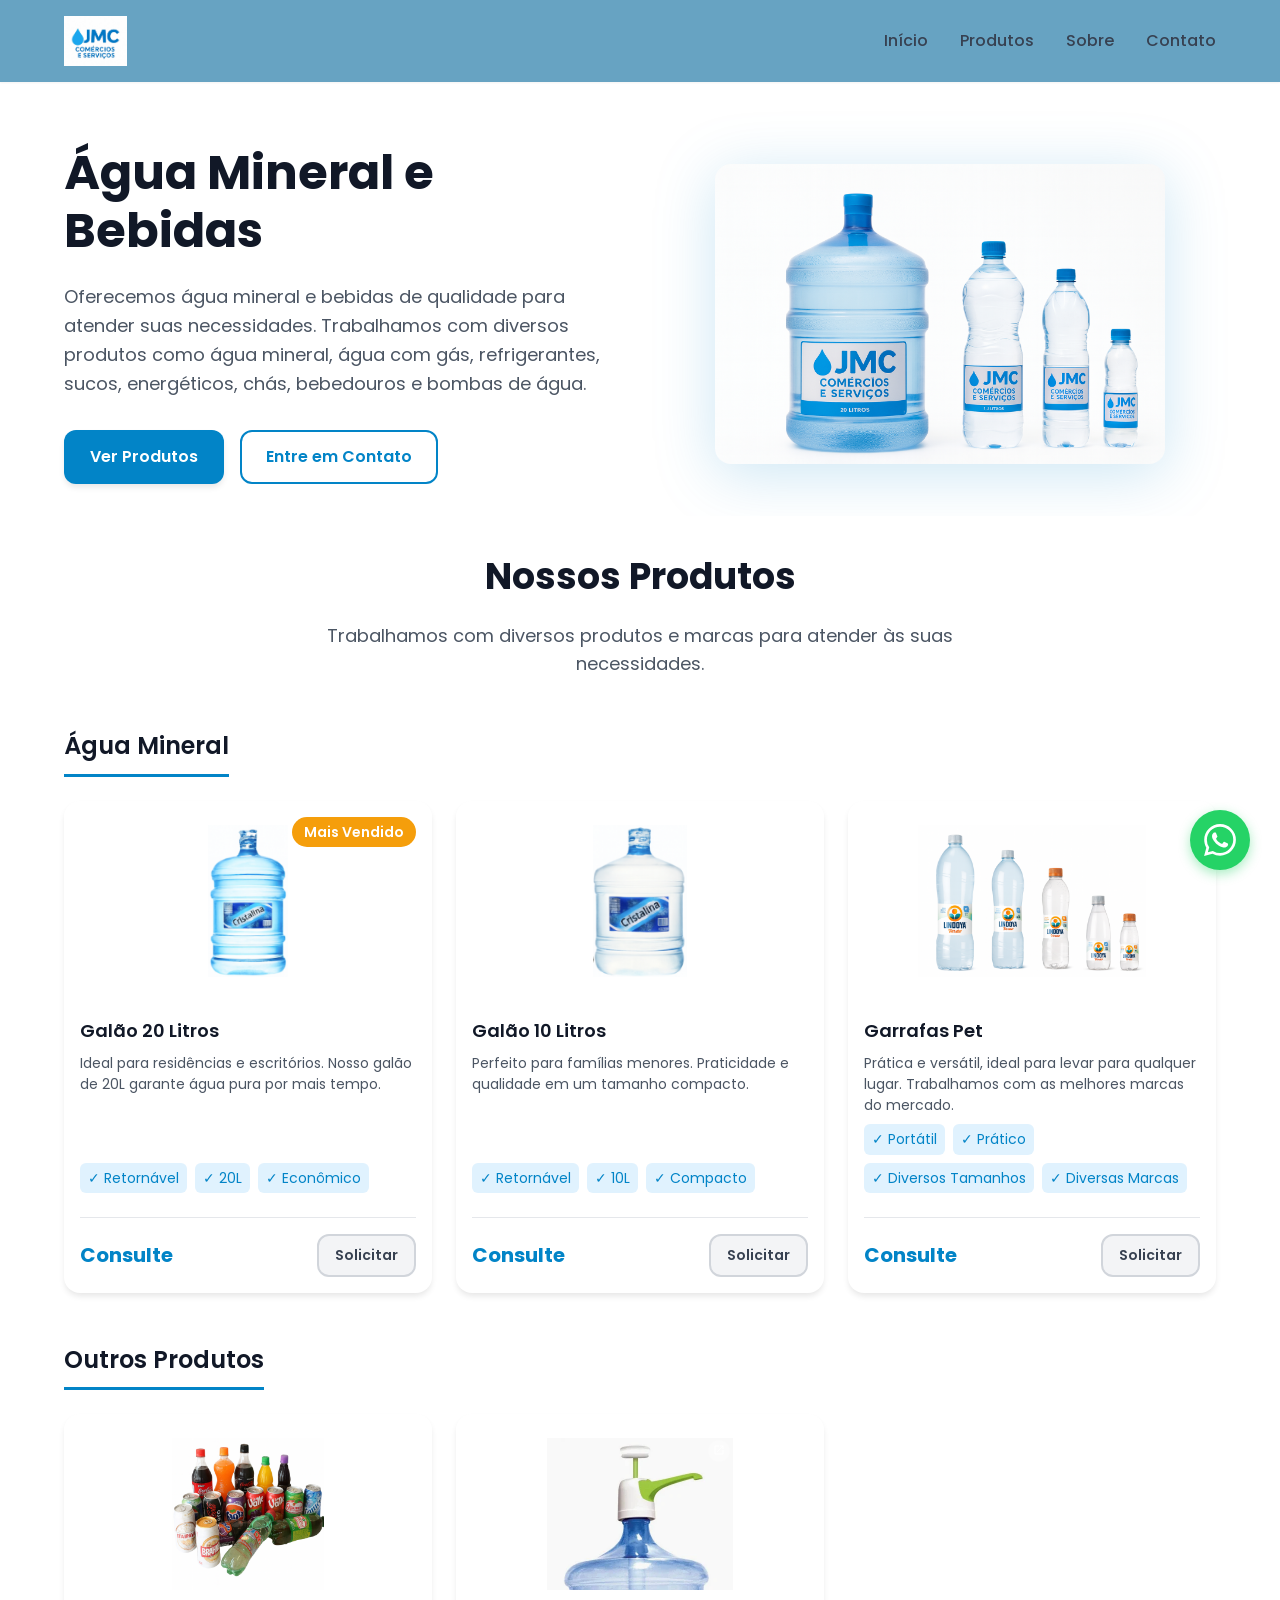
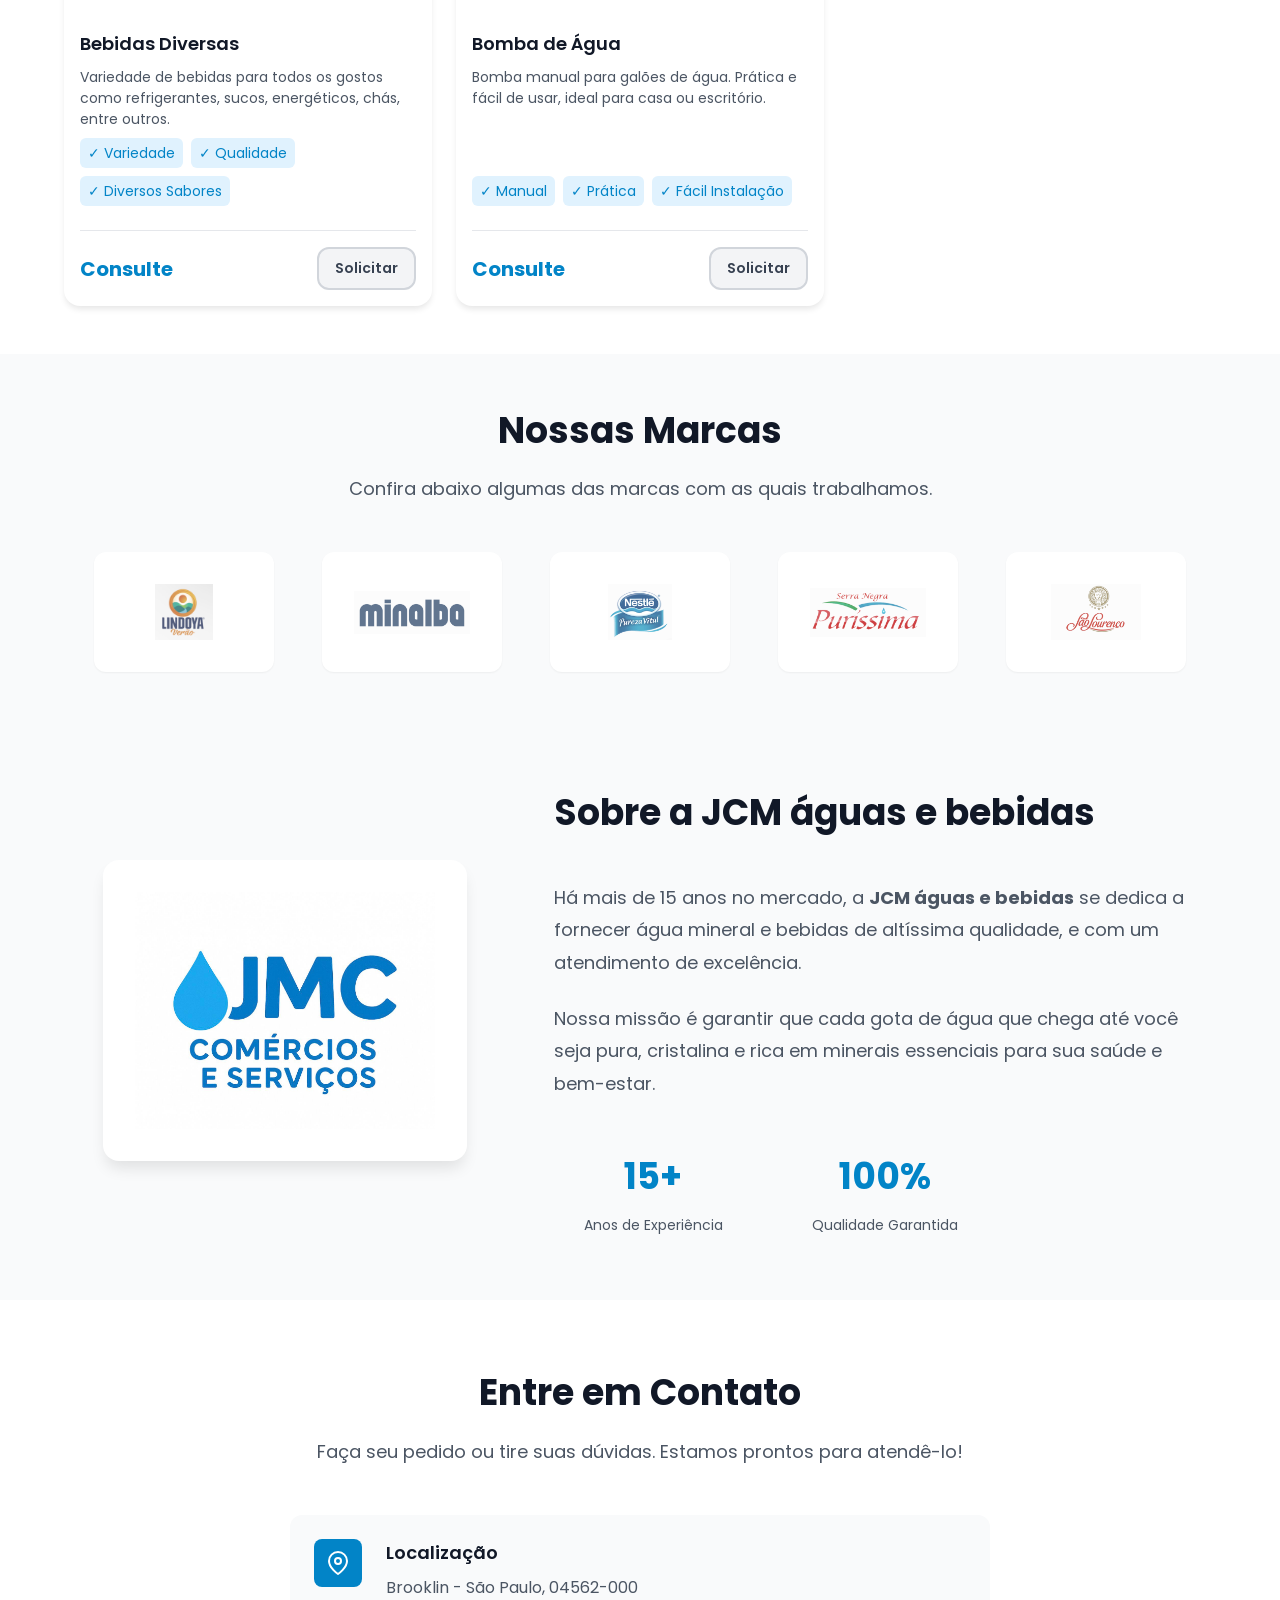
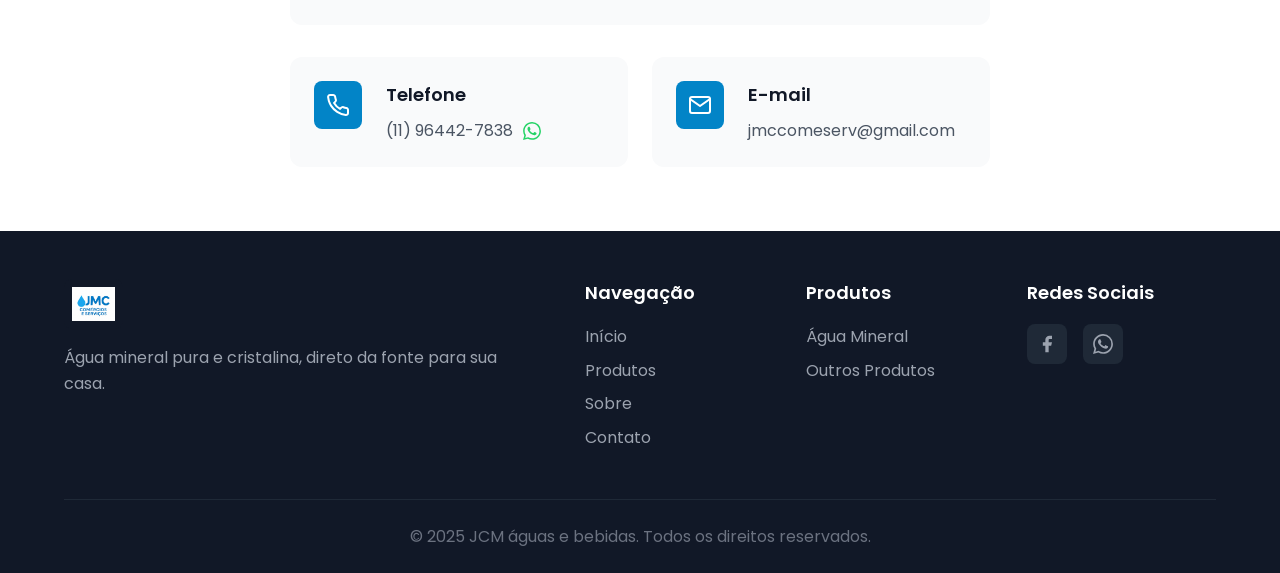
==== index.html @ bfcce9aa "refactor: contact" ====
<!DOCTYPE html>
<html lang="pt-BR">
<head>
    <meta charset="UTF-8">
    <meta name="viewport" content="width=device-width, initial-scale=1.0">
    <meta name="description" content="Portfólio de produtos de água mineral - galões, garrafas e copos">
    <title>Água Mineral Premium - Nossos Produtos</title>
    <link rel="stylesheet" href="styles.css">
    <link rel="preconnect" href="https://fonts.googleapis.com">
    <link rel="preconnect" href="https://fonts.gstatic.com" crossorigin>
    <link href="https://fonts.googleapis.com/css2?family=Poppins:wght@300;400;500;600;700&display=swap" rel="stylesheet">
</head>
<body>
    <!-- Header -->
    <header class="header">
        <nav class="nav container">
            <div class="nav-logo">
                <img src="images/logo_jmc.png" alt="JMC Comércios e Serviços" class="logo-image">
            </div>
            <button class="nav-toggle" id="navToggle" aria-label="Toggle navigation">
                <span></span>
                <span></span>
                <span></span>
            </button>
            <ul class="nav-menu" id="navMenu">
                <li><a href="#home" class="nav-link">Início</a></li>
                <li><a href="#products" class="nav-link">Produtos</a></li>
                <li><a href="#about" class="nav-link">Sobre</a></li>
                <li><a href="#contact" class="nav-link">Contato</a></li>
            </ul>
        </nav>
    </header>

    <!-- Hero Section -->
    <section class="hero" id="home">
        <div class="hero-content container">
            <div class="hero-text">
                <h1 class="hero-title">Água Mineral e Bebidas</h1>
                <p class="hero-description">
                    Oferecemos água mineral e bebidas de qualidade para atender suas necessidades.
                    Trabalhamos com diversos produtos como água mineral, água com gás, refrigerantes, sucos, energéticos, chás, bebedouros e bombas de água.
                </p>
                <div class="hero-buttons">
                    <a href="#products" class="btn btn-primary">Ver Produtos</a>
                    <a href="#contact" class="btn btn-outline">Entre em Contato</a>
                </div>
            </div>
            <div class="hero-image">
                <img src="images/banner_jmc.png" alt="JMC Águas e Bebidas" class="hero-banner">
            </div>
        </div>
        <div class="hero-wave">
            <svg viewBox="0 0 1440 120" fill="none" xmlns="http://www.w3.org/2000/svg">
                <path d="M0 0L60 10C120 20 240 40 360 46.7C480 53 600 47 720 43.3C840 40 960 40 1080 46.7C1200 53 1320 67 1380 73.3L1440 80V120H1380C1320 120 1200 120 1080 120C960 120 840 120 720 120C600 120 480 120 360 120C240 120 120 120 60 120H0V0Z" fill="white"/>
            </svg>
        </div>
    </section>

    <!-- Products Section -->
    <section class="products" id="products">
        <div class="container">
            <div class="section-header">
                <h2 class="section-title">Nossos Produtos</h2>
                <p class="section-description">
                    Trabalhamos com diversos produtos e marcas para atender às suas necessidades.
                </p>
            </div>

            <!-- Água Mineral -->
            <div class="product-category">
                <h3 class="category-title">Água Mineral</h3>
                <div class="products-grid">
                    <!-- Galão 20L -->
                    <div class="product-card">
                        <div class="product-badge">Mais Vendido</div>
                        <div class="product-image">
                            <img src="images/galao_20l.png" alt="Galão 20 Litros">
                        </div>
                        <div class="product-info">
                            <h3 class="product-name">Galão 20 Litros</h3>
                            <p class="product-description">Ideal para residências e escritórios. Nosso galão de 20L garante água pura por mais tempo.</p>
                            <div class="product-features">
                                <span class="feature">✓ Retornável</span>
                                <span class="feature">✓ 20L</span>
                                <span class="feature">✓ Econômico</span>
                            </div>
                            <div class="product-footer">
                                <span class="product-price">Consulte</span>
                                <a href="#contact" class="btn btn-small">Solicitar</a>
                            </div>
                        </div>
                    </div>

                    <!-- Galão 10L -->
                    <div class="product-card">
                        <div class="product-image">
                            <img src="images/galao_10l.png" alt="Galão 10 Litros">
                        </div>
                        <div class="product-info">
                            <h3 class="product-name">Galão 10 Litros</h3>
                            <p class="product-description">Perfeito para famílias menores. Praticidade e qualidade em um tamanho compacto.</p>
                            <div class="product-features">
                                <span class="feature">✓ Retornável</span>
                                <span class="feature">✓ 10L</span>
                                <span class="feature">✓ Compacto</span>
                            </div>
                            <div class="product-footer">
                                <span class="product-price">Consulte</span>
                                <a href="#contact" class="btn btn-small">Solicitar</a>
                            </div>
                        </div>
                    </div>

                    <!-- Garrafa Pet -->
                    <div class="product-card">
                        <div class="product-image">
                            <img src="images/lindoya.png" alt="Garrafas Pet">
                        </div>
                        <div class="product-info">
                            <h3 class="product-name">Garrafas Pet</h3>
                            <p class="product-description">Prática e versátil, ideal para levar para qualquer lugar. Trabalhamos com as melhores marcas do mercado.</p>
                            <div class="product-features">
                                <span class="feature">✓ Portátil</span>
                                <span class="feature">✓ Prático</span>
                                <span class="feature">✓ Diversos Tamanhos</span>
                                <span class="feature">✓ Diversas Marcas</span>
                            </div>
                            <div class="product-footer">
                                <span class="product-price">Consulte</span>
                                <a href="#contact" class="btn btn-small">Solicitar</a>
                            </div>
                        </div>
                    </div>
                </div>
            </div>

            <!-- Outros Produtos -->
            <div class="product-category">
                <h3 class="category-title">Outros Produtos</h3>
                <div class="products-grid">
                    <!-- Bebidas Diversas -->
                    <div class="product-card">
                        <div class="product-image">
                            <img src="images/bebidas_diversas.png" alt="Bebidas Diversas">
                        </div>
                        <div class="product-info">
                            <h3 class="product-name">Bebidas Diversas</h3>
                            <p class="product-description">Variedade de bebidas para todos os gostos como refrigerantes, sucos, energéticos, chás, entre outros.</p>
                            <div class="product-features">
                                <span class="feature">✓ Variedade</span>
                                <span class="feature">✓ Qualidade</span>
                                <span class="feature">✓ Diversos Sabores</span>
                            </div>
                            <div class="product-footer">
                                <span class="product-price">Consulte</span>
                                <a href="#contact" class="btn btn-small">Solicitar</a>
                            </div>
                        </div>
                    </div>

                    <!-- Bomba de Água -->
                    <div class="product-card">
                        <div class="product-image">
                            <img src="images/bomba_agua.png" alt="Bomba de Água">
                        </div>
                        <div class="product-info">
                            <h3 class="product-name">Bomba de Água</h3>
                            <p class="product-description">Bomba manual para galões de água. Prática e fácil de usar, ideal para casa ou escritório.</p>
                            <div class="product-features">
                                <span class="feature">✓ Manual</span>
                                <span class="feature">✓ Prática</span>
                                <span class="feature">✓ Fácil Instalação</span>
                            </div>
                            <div class="product-footer">
                                <span class="product-price">Consulte</span>
                                <a href="#contact" class="btn btn-small">Solicitar</a>
                            </div>
                        </div>
                    </div>
                </div>
            </div>

        </div>
    </section>

    <!-- Brands Section -->
    <section class="brands" id="brands">
        <div class="container">
            <div class="section-header">
                <h2 class="section-title">Nossas Marcas</h2>
                <p class="section-description">
                    Confira abaixo algumas das marcas com as quais trabalhamos.
                </p>
            </div>
            <div class="brands-grid">
                <div class="brand-item">
                    <img src="images/lindoya_logo.png" alt="Lindoya">
                </div>
                <div class="brand-item">
                    <img src="images/minalba_logo.png" alt="Minalba">
                </div>
                <div class="brand-item">
                    <img src="images/nestle_logo.png" alt="Nestlé">
                </div>
                <div class="brand-item">
                    <img src="images/purissima_logo.png" alt="Puríssima">
                </div>
                <div class="brand-item">
                    <img src="images/sao_lourenco_logo.png" alt="São Lourenço">
                </div>
            </div>
        </div>
    </section>

    <!-- About Section -->
    <section class="about" id="about">
        <div class="container">
            <div class="about-content">
                <div class="about-image">
                    <div class="about-card">
                        <img src="images/logo_jmc.png" alt="JMC Comércios e Serviços" class="about-logo">
                    </div>
                </div>
                <div class="about-text">
                    <h2 class="section-title">Sobre a JCM águas e bebidas</h2>
                    <p class="about-description">
                        Há mais de 15 anos no mercado, a <strong>JCM águas e bebidas</strong> se dedica a fornecer água mineral 
                        e bebidas de altíssima qualidade, e com um atendimento de excelência.
                    </p>
                    <p class="about-description">
                        Nossa missão é garantir que cada gota de água que chega até você seja pura, cristalina e 
                        rica em minerais essenciais para sua saúde e bem-estar.
                    </p>
                    <div class="about-stats">
                        <div class="stat-item">
                            <div class="stat-number">15+</div>
                            <div class="stat-label">Anos de Experiência</div>
                        </div>
                        <div class="stat-item">
                            <div class="stat-number">100%</div>
                            <div class="stat-label">Qualidade Garantida</div>
                        </div>
                    </div>
                </div>
            </div>
        </div>
    </section>

    <!-- Contact Section -->
    <section class="contact" id="contact">
        <div class="container">
            <div class="section-header">
                <h2 class="section-title">Entre em Contato</h2>
                <p class="section-description">
                    Faça seu pedido ou tire suas dúvidas. Estamos prontos para atendê-lo!
                </p>
            </div>
            <div class="contact-content contact-content-centered">
                <div class="contact-info">
                    <div class="info-item">
                        <div class="info-icon">
                            <svg viewBox="0 0 24 24" fill="none" xmlns="http://www.w3.org/2000/svg">
                                <path d="M21 10C21 17 12 23 12 23C12 23 3 17 3 10C3 7.61305 3.94821 5.32387 5.63604 3.63604C7.32387 1.94821 9.61305 1 12 1C14.3869 1 16.6761 1.94821 18.364 3.63604C20.0518 5.32387 21 7.61305 21 10Z" stroke="currentColor" stroke-width="2" stroke-linecap="round" stroke-linejoin="round"/>
                                <path d="M12 13C13.6569 13 15 11.6569 15 10C15 8.34315 13.6569 7 12 7C10.3431 7 9 8.34315 9 10C9 11.6569 10.3431 13 12 13Z" stroke="currentColor" stroke-width="2" stroke-linecap="round" stroke-linejoin="round"/>
                            </svg>
                        </div>
                        <div class="info-content">
                            <h4>Localização</h4>
                            <p>Brooklin - São Paulo, 04562-000</p>
                        </div>
                    </div>
                    <div class="info-row">
                        <div class="info-item">
                            <a href="https://wa.me/5511964427838" target="_blank" rel="noopener noreferrer" class="info-icon">
                                <svg viewBox="0 0 24 24" fill="none" xmlns="http://www.w3.org/2000/svg">
                                    <path d="M22 16.92V19.92C22.0011 20.1985 21.9441 20.4742 21.8325 20.7293C21.7209 20.9845 21.5573 21.2136 21.3521 21.4019C21.1468 21.5901 20.9046 21.7335 20.6407 21.8227C20.3769 21.9119 20.0974 21.9451 19.82 21.92C16.7428 21.5856 13.787 20.5341 11.19 18.85C8.77382 17.3147 6.72533 15.2662 5.18999 12.85C3.49997 10.2412 2.44824 7.27099 2.11999 4.18C2.09501 3.90347 2.12788 3.62476 2.21649 3.36162C2.30511 3.09849 2.44756 2.85669 2.63476 2.65162C2.82196 2.44655 3.0498 2.28271 3.30379 2.17052C3.55777 2.05833 3.83233 2.00026 4.10999 2H7.10999C7.5953 1.99522 8.06579 2.16708 8.43376 2.48353C8.80173 2.79999 9.04207 3.23945 9.10999 3.72C9.23662 4.68007 9.47144 5.62273 9.80999 6.53C9.94454 6.88792 9.97366 7.27691 9.8939 7.65088C9.81415 8.02485 9.62886 8.36811 9.35999 8.64L8.08999 9.91C9.51355 12.4135 11.5864 14.4864 14.09 15.91L15.36 14.64C15.6319 14.3711 15.9751 14.1858 16.3491 14.1061C16.7231 14.0263 17.1121 14.0555 17.47 14.19C18.3773 14.5286 19.3199 14.7634 20.28 14.89C20.7658 14.9585 21.2094 15.2032 21.5265 15.5775C21.8437 15.9518 22.0122 16.4296 22 16.92Z" stroke="currentColor" stroke-width="2" stroke-linecap="round" stroke-linejoin="round"/>
                                </svg>
                            </a>
                            <div class="info-content">
                                <h4>Telefone</h4>
                                <p>
                                    (11) 96442-7838
                                    <a href="https://wa.me/5511964427838" target="_blank" rel="noopener noreferrer">
                                        <svg viewBox="0 0 24 24" fill="currentColor" style="width: 18px; height: 18px; display: inline-block; vertical-align: middle; margin-left: 6px; color: #25D366;">
                                            <path d="M17.472 14.382c-.297-.149-1.758-.867-2.03-.967-.273-.099-.471-.148-.67.15-.197.297-.767.966-.94 1.164-.173.199-.347.223-.644.075-.297-.15-1.255-.463-2.39-1.475-.883-.788-1.48-1.761-1.653-2.059-.173-.297-.018-.458.13-.606.134-.133.298-.347.446-.52.149-.174.198-.298.298-.497.099-.198.05-.371-.025-.52-.075-.149-.669-1.612-.916-2.207-.242-.579-.487-.5-.669-.51-.173-.008-.371-.01-.57-.01-.198 0-.52.074-.792.372-.272.297-1.04 1.016-1.04 2.479 0 1.462 1.065 2.875 1.213 3.074.149.198 2.096 3.2 5.077 4.487.709.306 1.262.489 1.694.625.712.227 1.36.195 1.871.118.571-.085 1.758-.719 2.006-1.413.248-.694.248-1.289.173-1.413-.074-.124-.272-.198-.57-.347m-5.421 7.403h-.004a9.87 9.87 0 01-5.031-1.378l-.361-.214-3.741.982.998-3.648-.235-.374a9.86 9.86 0 01-1.51-5.26c.001-5.45 4.436-9.884 9.888-9.884 2.64 0 5.122 1.03 6.988 2.898a9.825 9.825 0 012.893 6.994c-.003 5.45-4.437 9.884-9.885 9.884m8.413-18.297A11.815 11.815 0 0012.05 0C5.495 0 .16 5.335.157 11.892c0 2.096.547 4.142 1.588 5.945L.057 24l6.305-1.654a11.882 11.882 0 005.683 1.448h.005c6.554 0 11.89-5.335 11.893-11.893a11.821 11.821 0 00-3.48-8.413z"/>
                                        </svg>
                                    </a>
                                </p>
                            </div>
                        </div>
                        <div class="info-item">
                            <div class="info-icon">
                                <svg viewBox="0 0 24 24" fill="none" xmlns="http://www.w3.org/2000/svg">
                                    <path d="M4 4H20C21.1 4 22 4.9 22 6V18C22 19.1 21.1 20 20 20H4C2.9 20 2 19.1 2 18V6C2 4.9 2.9 4 4 4Z" stroke="currentColor" stroke-width="2" stroke-linecap="round" stroke-linejoin="round"/>
                                    <path d="M22 6L12 13L2 6" stroke="currentColor" stroke-width="2" stroke-linecap="round" stroke-linejoin="round"/>
                                </svg>
                            </div>
                            <div class="info-content">
                                <h4>E-mail</h4>
                                <p>jmccomeserv@gmail.com</p>
                            </div>
                        </div>
                    </div>
                </div>
            </div>
        </div>
    </section>

    <!-- Footer -->
    <footer class="footer">
        <div class="container">
            <div class="footer-content">
                <div class="footer-brand">
                    <div class="footer-logo">
                        <img src="images/logo_jmc.png" alt="JMC Comércios e Serviços" class="logo-image">
                    </div>
                    <p class="footer-description">
                        Água mineral pura e cristalina, direto da fonte para sua casa.
                    </p>
                </div>
                <div class="footer-links">
                    <div class="footer-column">
                        <h4>Navegação</h4>
                        <ul>
                            <li><a href="#home">Início</a></li>
                            <li><a href="#products">Produtos</a></li>
                            <li><a href="#about">Sobre</a></li>
                            <li><a href="#contact">Contato</a></li>
                        </ul>
                    </div>
                    <div class="footer-column">
                        <h4>Produtos</h4>
                        <ul>
                            <li><a href="#products">Água Mineral</a></li>
                            <li><a href="#products">Outros Produtos</a></li>
                        </ul>
                    </div>
                    <div class="footer-column">
                        <h4>Redes Sociais</h4>
                        <div class="social-links">
                            <a href="https://www.facebook.com/share/1GBeMrWTPi/?mibextid=wwXIfr" target="_blank" rel="noopener noreferrer" aria-label="Facebook">
                                <svg viewBox="0 0 24 24" fill="currentColor">
                                    <path d="M18 2h-3a5 5 0 00-5 5v3H7v4h3v8h4v-8h3l1-4h-4V7a1 1 0 011-1h3z"/>
                                </svg>
                            </a>
                            <a href="https://wa.me/5511964427838" target="_blank" rel="noopener noreferrer" aria-label="WhatsApp">
                                <svg viewBox="0 0 24 24" fill="currentColor">
                                    <path d="M17.472 14.382c-.297-.149-1.758-.867-2.03-.967-.273-.099-.471-.148-.67.15-.197.297-.767.966-.94 1.164-.173.199-.347.223-.644.075-.297-.15-1.255-.463-2.39-1.475-.883-.788-1.48-1.761-1.653-2.059-.173-.297-.018-.458.13-.606.134-.133.298-.347.446-.52.149-.174.198-.298.298-.497.099-.198.05-.371-.025-.52-.075-.149-.669-1.612-.916-2.207-.242-.579-.487-.5-.669-.51-.173-.008-.371-.01-.57-.01-.198 0-.52.074-.792.372-.272.297-1.04 1.016-1.04 2.479 0 1.462 1.065 2.875 1.213 3.074.149.198 2.096 3.2 5.077 4.487.709.306 1.262.489 1.694.625.712.227 1.36.195 1.871.118.571-.085 1.758-.719 2.006-1.413.248-.694.248-1.289.173-1.413-.074-.124-.272-.198-.57-.347m-5.421 7.403h-.004a9.87 9.87 0 01-5.031-1.378l-.361-.214-3.741.982.998-3.648-.235-.374a9.86 9.86 0 01-1.51-5.26c.001-5.45 4.436-9.884 9.888-9.884 2.64 0 5.122 1.03 6.988 2.898a9.825 9.825 0 012.893 6.994c-.003 5.45-4.437 9.884-9.885 9.884m8.413-18.297A11.815 11.815 0 0012.05 0C5.495 0 .16 5.335.157 11.892c0 2.096.547 4.142 1.588 5.945L.057 24l6.305-1.654a11.882 11.882 0 005.683 1.448h.005c6.554 0 11.89-5.335 11.893-11.893a11.821 11.821 0 00-3.48-8.413z"/>
                                </svg>
                            </a>
                        </div>
                    </div>
                </div>
            </div>
            <div class="footer-bottom">
                <p>&copy; 2025 JCM águas e bebidas. Todos os direitos reservados.</p>
            </div>
        </div>
    </footer>

    <!-- WhatsApp Floating Button -->
    <a href="https://wa.me/5511964427838" target="_blank" rel="noopener noreferrer" class="whatsapp-float" aria-label="Contato via WhatsApp">
        <svg viewBox="0 0 24 24" fill="currentColor">
            <path d="M17.472 14.382c-.297-.149-1.758-.867-2.03-.967-.273-.099-.471-.148-.67.15-.197.297-.767.966-.94 1.164-.173.199-.347.223-.644.075-.297-.15-1.255-.463-2.39-1.475-.883-.788-1.48-1.761-1.653-2.059-.173-.297-.018-.458.13-.606.134-.133.298-.347.446-.52.149-.174.198-.298.298-.497.099-.198.05-.371-.025-.52-.075-.149-.669-1.612-.916-2.207-.242-.579-.487-.5-.669-.51-.173-.008-.371-.01-.57-.01-.198 0-.52.074-.792.372-.272.297-1.04 1.016-1.04 2.479 0 1.462 1.065 2.875 1.213 3.074.149.198 2.096 3.2 5.077 4.487.709.306 1.262.489 1.694.625.712.227 1.36.195 1.871.118.571-.085 1.758-.719 2.006-1.413.248-.694.248-1.289.173-1.413-.074-.124-.272-.198-.57-.347m-5.421 7.403h-.004a9.87 9.87 0 01-5.031-1.378l-.361-.214-3.741.982.998-3.648-.235-.374a9.86 9.86 0 01-1.51-5.26c.001-5.45 4.436-9.884 9.888-9.884 2.64 0 5.122 1.03 6.988 2.898a9.825 9.825 0 012.893 6.994c-.003 5.45-4.437 9.884-9.885 9.884m8.413-18.297A11.815 11.815 0 0012.05 0C5.495 0 .16 5.335.157 11.892c0 2.096.547 4.142 1.588 5.945L.057 24l6.305-1.654a11.882 11.882 0 005.683 1.448h.005c6.554 0 11.89-5.335 11.893-11.893a11.821 11.821 0 00-3.48-8.413z"/>
        </svg>
    </a>

    <script src="script.js"></script>
</body>
</html>
---- styles.css ----
/* ===== Reset & Base Styles ===== */
* {
    margin: 0;
    padding: 0;
    box-sizing: border-box;
}

:root {
    /* Colors */
    --primary-color: #0284c7;
    --primary-dark: #0369a1;
    --primary-light: #0ea5e9;
    --secondary-color: #06b6d4;
    --accent-color: #f59e0b;
    --success-color: #10b981;
    
    /* Neutrals */
    --white: #ffffff;
    --gray-50: #f9fafb;
    --gray-100: #f3f4f6;
    --gray-200: #e5e7eb;
    --gray-300: #d1d5db;
    --gray-400: #9ca3af;
    --gray-500: #6b7280;
    --gray-600: #4b5563;
    --gray-700: #374151;
    --gray-800: #1f2937;
    --gray-900: #111827;
    
    /* Spacing */
    --spacing-xs: 0.5rem;
    --spacing-sm: 1rem;
    --spacing-md: 1.5rem;
    --spacing-lg: 2rem;
    --spacing-xl: 3rem;
    --spacing-2xl: 4rem;
    
    /* Typography */
    --font-family: 'Poppins', -apple-system, BlinkMacSystemFont, 'Segoe UI', sans-serif;
    --font-size-sm: 0.875rem;
    --font-size-base: 1rem;
    --font-size-lg: 1.125rem;
    --font-size-xl: 1.25rem;
    --font-size-2xl: 1.5rem;
    --font-size-3xl: 1.875rem;
    --font-size-4xl: 2.25rem;
    --font-size-5xl: 3rem;
    
    /* Borders */
    --border-radius-sm: 0.375rem;
    --border-radius-md: 0.5rem;
    --border-radius-lg: 0.75rem;
    --border-radius-xl: 1rem;
    --border-radius-full: 9999px;
    
    /* Shadows */
    --shadow-sm: 0 1px 2px 0 rgba(0, 0, 0, 0.05);
    --shadow-md: 0 4px 6px -1px rgba(0, 0, 0, 0.1);
    --shadow-lg: 0 10px 15px -3px rgba(0, 0, 0, 0.1);
    --shadow-xl: 0 20px 25px -5px rgba(0, 0, 0, 0.1);
    
    /* Transitions */
    --transition-fast: 150ms ease-in-out;
    --transition-base: 300ms ease-in-out;
    --transition-slow: 500ms ease-in-out;
}

html {
    scroll-behavior: smooth;
}

body {
    font-family: var(--font-family);
    font-size: var(--font-size-base);
    line-height: 1.6;
    color: var(--gray-800);
    background-color: var(--white);
    overflow-x: hidden;
}

.container {
    width: 100%;
    max-width: 1200px;
    margin: 0 auto;
    padding: 0 var(--spacing-md);
}

img {
    max-width: 100%;
    height: auto;
    display: block;
}

a {
    text-decoration: none;
    color: inherit;
}

/* ===== Header & Navigation ===== */
.header {
    position: fixed;
    top: 0;
    left: 0;
    right: 0;
    background: #67a3c2;
    box-shadow: var(--shadow-sm);
    z-index: 1000;
    transition: box-shadow var(--transition-base);
}

.header.scrolled {
    box-shadow: var(--shadow-md);
}

.nav {
    display: flex;
    justify-content: space-between;
    align-items: center;
    padding: var(--spacing-sm) var(--spacing-md);
}

.nav-logo {
    display: flex;
    align-items: center;
    gap: var(--spacing-xs);
    font-weight: 700;
    font-size: var(--font-size-xl);
    color: var(--primary-color);
}

.logo-icon {
    width: 32px;
    height: 32px;
    color: var(--primary-color);
}

.logo-image {
    height: 50px;
    width: auto;
    object-fit: contain;
}

.nav-menu {
    display: flex;
    list-style: none;
    gap: var(--spacing-lg);
}

.nav-link {
    font-weight: 500;
    color: var(--gray-700);
    transition: color var(--transition-fast);
    position: relative;
}

.nav-link:hover {
    color: var(--primary-color);
}

.nav-link::after {
    content: '';
    position: absolute;
    bottom: -4px;
    left: 0;
    width: 0;
    height: 2px;
    background: var(--primary-color);
    transition: width var(--transition-base);
}

.nav-link:hover::after {
    width: 100%;
}

.nav-toggle {
    display: none;
    flex-direction: column;
    gap: 4px;
    background: none;
    border: none;
    cursor: pointer;
    padding: var(--spacing-xs);
}

.nav-toggle span {
    display: block;
    width: 24px;
    height: 2px;
    background: var(--gray-700);
    transition: transform var(--transition-base);
}

/* ===== Hero Section ===== */
.hero {
    position: relative;
    padding: calc(80px + var(--spacing-2xl)) 0 var(--spacing-lg);
    background: var(--white);
    overflow: hidden;
}

.hero-content {
    display: grid;
    grid-template-columns: 1fr 1fr;
    gap: var(--spacing-xl);
    align-items: center;
    position: relative;
    z-index: 2;
}

.hero-text {
    animation: fadeInUp 1s ease-out;
}

.hero-title {
    font-size: var(--font-size-5xl);
    font-weight: 700;
    color: var(--gray-900);
    line-height: 1.2;
    margin-bottom: var(--spacing-md);
}

.hero-description {
    font-size: var(--font-size-lg);
    color: var(--gray-600);
    margin-bottom: var(--spacing-lg);
}

.hero-buttons {
    display: flex;
    gap: var(--spacing-sm);
    flex-wrap: wrap;
}

.hero-image {
    position: relative;
    display: flex;
    justify-content: center;
    align-items: center;
    animation: fadeInRight 1s ease-out;
}

.hero-circle {
    position: absolute;
    width: 400px;
    height: 400px;
    background: linear-gradient(135deg, var(--primary-light), var(--secondary-color));
    border-radius: 50%;
    opacity: 0.1;
    animation: pulse 3s ease-in-out infinite;
}

.hero-illustration {
    width: 100%;
    max-width: 300px;
    position: relative;
    z-index: 1;
    filter: drop-shadow(0 10px 30px rgba(2, 132, 199, 0.3));
}

.hero-banner {
    width: 100%;
    max-width: 450px;
    position: relative;
    z-index: 1;
    border-radius: var(--border-radius-xl);
    filter: drop-shadow(0 10px 30px rgba(2, 132, 199, 0.2));
}

.hero-wave {
    position: absolute;
    bottom: 0;
    left: 0;
    right: 0;
    z-index: 1;
}

.hero-wave svg {
    display: block;
    width: 100%;
    height: auto;
}

/* ===== Buttons ===== */
.btn {
    display: inline-block;
    padding: 0.75rem 1.5rem;
    border-radius: var(--border-radius-lg);
    font-weight: 600;
    font-size: var(--font-size-base);
    text-align: center;
    cursor: pointer;
    border: 2px solid transparent;
    transition: all var(--transition-base);
    white-space: nowrap;
}

.btn-primary {
    background: var(--primary-color);
    color: var(--white);
    box-shadow: var(--shadow-md);
}

.btn-primary:hover {
    background: var(--primary-dark);
    transform: translateY(-2px);
    box-shadow: var(--shadow-lg);
}

.btn-outline {
    background: transparent;
    color: var(--primary-color);
    border-color: var(--primary-color);
}

.btn-outline:hover {
    background: var(--primary-color);
    color: var(--white);
}

.btn-small {
    padding: 0.5rem 1rem;
    font-size: var(--font-size-sm);
    background: var(--gray-100);
    color: var(--gray-700);
    border: 2px solid var(--gray-300);
}

.btn-small:hover {
    background: var(--gray-200);
    border-color: var(--gray-400);
    color: var(--gray-800);
}

.btn-full {
    width: 100%;
}

/* ===== Section Headers ===== */
.section-header {
    text-align: center;
    margin-bottom: var(--spacing-xl);
}

.section-title {
    font-size: var(--font-size-4xl);
    font-weight: 700;
    color: var(--gray-900);
    margin-bottom: var(--spacing-sm);
}

.section-description {
    font-size: var(--font-size-lg);
    color: var(--gray-600);
    max-width: 700px;
    margin: 0 auto;
}

/* ===== Products Section ===== */
.products {
    padding: var(--spacing-lg) 0 var(--spacing-xl);
    background: var(--white);
}

.product-category {
    margin-bottom: var(--spacing-xl);
}

.product-category:last-child {
    margin-bottom: 0;
}

.category-title {
    font-size: var(--font-size-2xl);
    font-weight: 600;
    color: var(--gray-900);
    margin-bottom: var(--spacing-md);
    padding-bottom: var(--spacing-xs);
    border-bottom: 3px solid var(--primary-color);
    display: inline-block;
}

.products-grid {
    display: grid;
    grid-template-columns: repeat(auto-fill, minmax(280px, 1fr));
    gap: var(--spacing-md);
}

.product-card {
    background: var(--white);
    border-radius: var(--border-radius-xl);
    overflow: hidden;
    box-shadow: var(--shadow-md);
    transition: all var(--transition-base);
    position: relative;
    display: flex;
    flex-direction: column;
}

.product-card:hover {
    transform: translateY(-8px);
    box-shadow: var(--shadow-xl);
}

.product-card.hidden {
    display: none;
}

.product-badge {
    position: absolute;
    top: var(--spacing-sm);
    right: var(--spacing-sm);
    background: var(--accent-color);
    color: var(--white);
    padding: 0.25rem 0.75rem;
    border-radius: var(--border-radius-full);
    font-size: var(--font-size-sm);
    font-weight: 600;
    z-index: 10;
}

.badge-new {
    background: var(--success-color);
}

.badge-promo {
    background: #ef4444;
}

.product-image {
    background: var(--white);
    padding: var(--spacing-md);
    display: flex;
    justify-content: center;
    align-items: center;
    height: 200px;
    overflow: hidden;
}

.product-image img {
    width: 100%;
    height: 100%;
    object-fit: contain;
    transition: transform var(--transition-base);
}

.product-image svg {
    width: 100%;
    max-width: 150px;
    height: auto;
    transition: transform var(--transition-base);
}

.product-card:hover .product-image svg,
.product-card:hover .product-image img {
    transform: scale(1.05);
}

.product-info {
    padding: var(--spacing-sm);
    display: flex;
    flex-direction: column;
    gap: var(--spacing-xs);
    flex: 1;
}

.product-name {
    font-size: var(--font-size-lg);
    font-weight: 600;
    color: var(--gray-900);
}

.product-description {
    color: var(--gray-600);
    font-size: var(--font-size-sm);
    line-height: 1.5;
}

.product-features {
    display: flex;
    gap: var(--spacing-xs);
    flex-wrap: wrap;
    margin-top: auto;
}

.feature {
    font-size: var(--font-size-sm);
    color: var(--primary-color);
    background: #e0f2fe;
    padding: 0.25rem 0.5rem;
    border-radius: var(--border-radius-sm);
}

.product-footer {
    display: flex;
    justify-content: space-between;
    align-items: center;
    margin-top: var(--spacing-sm);
    padding-top: var(--spacing-sm);
    border-top: 1px solid var(--gray-200);
}

.product-price {
    font-size: var(--font-size-xl);
    font-weight: 700;
    color: var(--primary-color);
}

.price-old {
    font-size: var(--font-size-sm);
    color: var(--gray-400);
    text-decoration: line-through;
    font-weight: 400;
    margin-left: var(--spacing-xs);
}

/* ===== Brands Section ===== */
.brands {
    padding: var(--spacing-xl) 0;
    background: var(--gray-50);
}

.brands-grid {
    display: flex;
    flex-wrap: wrap;
    justify-content: center;
    align-items: center;
    gap: var(--spacing-xl);
}

.brand-item {
    background: var(--white);
    padding: var(--spacing-lg);
    border-radius: var(--border-radius-lg);
    box-shadow: var(--shadow-sm);
    transition: all var(--transition-base);
    display: flex;
    align-items: center;
    justify-content: center;
    width: 180px;
    height: 120px;
}

.brand-item:hover {
    transform: translateY(-4px);
    box-shadow: var(--shadow-md);
}

.brand-item img {
    max-width: 100%;
    max-height: 100%;
    object-fit: contain;
    filter: grayscale(30%);
    opacity: 0.8;
    transition: all var(--transition-base);
}

.brand-item:hover img {
    filter: grayscale(0%);
    opacity: 1;
}

/* ===== About Section ===== */
.about {
    padding: var(--spacing-2xl) 0;
    background: var(--gray-50);
}

.about-content {
    display: grid;
    grid-template-columns: 1fr 1.5fr;
    gap: var(--spacing-xl);
    align-items: center;
}

.about-image {
    display: flex;
    justify-content: center;
}

.about-card {
    background: var(--white);
    padding: var(--spacing-lg);
    border-radius: var(--border-radius-xl);
    box-shadow: var(--shadow-lg);
}

.about-card svg {
    width: 100%;
    max-width: 300px;
}

.about-logo {
    width: 100%;
    max-width: 300px;
    object-fit: contain;
}

.about-text {
    display: flex;
    flex-direction: column;
    gap: var(--spacing-md);
}

.about-text .section-title {
    text-align: left;
}

.about-description {
    font-size: var(--font-size-lg);
    color: var(--gray-600);
    line-height: 1.8;
}

.about-stats {
    display: grid;
    grid-template-columns: repeat(3, 1fr);
    gap: var(--spacing-lg);
    margin-top: var(--spacing-md);
}

.stat-item {
    text-align: center;
}

.stat-number {
    font-size: var(--font-size-4xl);
    font-weight: 700;
    color: var(--primary-color);
    margin-bottom: var(--spacing-xs);
}

.stat-label {
    font-size: var(--font-size-sm);
    color: var(--gray-600);
}

/* ===== Contact Section ===== */
.contact {
    padding: var(--spacing-2xl) 0;
    background: var(--white);
}

.contact-content {
    display: grid;
    grid-template-columns: 1.5fr 1fr;
    gap: var(--spacing-xl);
    margin-top: var(--spacing-xl);
}

.contact-content-centered {
    display: flex;
    justify-content: center;
    grid-template-columns: none;
}

.contact-content-centered .contact-info {
    max-width: 700px;
    width: 100%;
}

.contact-form {
    display: flex;
    flex-direction: column;
    gap: var(--spacing-md);
}

.form-row {
    display: grid;
    grid-template-columns: 1fr 1fr;
    gap: var(--spacing-md);
}

.form-group {
    display: flex;
    flex-direction: column;
    gap: var(--spacing-xs);
}

.form-group label {
    font-weight: 500;
    color: var(--gray-700);
    font-size: var(--font-size-sm);
}

.form-group input,
.form-group select,
.form-group textarea {
    padding: 0.75rem;
    border: 2px solid var(--gray-200);
    border-radius: var(--border-radius-md);
    font-family: var(--font-family);
    font-size: var(--font-size-base);
    transition: border-color var(--transition-base);
}

.form-group input:focus,
.form-group select:focus,
.form-group textarea:focus {
    outline: none;
    border-color: var(--primary-color);
}

.form-group textarea {
    resize: vertical;
}

.contact-info {
    display: flex;
    flex-direction: column;
    gap: var(--spacing-lg);
}

.info-row {
    display: grid;
    grid-template-columns: 1fr 1fr;
    gap: var(--spacing-md);
}

.info-item {
    display: flex;
    gap: var(--spacing-md);
    padding: var(--spacing-md);
    background: var(--gray-50);
    border-radius: var(--border-radius-lg);
}

.info-icon {
    flex-shrink: 0;
    width: 48px;
    height: 48px;
    background: var(--primary-color);
    color: var(--white);
    border-radius: var(--border-radius-md);
    display: flex;
    align-items: center;
    justify-content: center;
    transition: all var(--transition-base);
}

.info-icon:hover {
    background: var(--primary-dark);
    transform: scale(1.05);
}

.info-icon svg {
    width: 24px;
    height: 24px;
}

.info-content h4 {
    font-size: var(--font-size-lg);
    font-weight: 600;
    color: var(--gray-900);
    margin-bottom: var(--spacing-xs);
}

.info-content p {
    color: var(--gray-600);
    line-height: 1.6;
}

.info-content a {
    transition: all var(--transition-fast);
    display: inline-block;
}

.info-content a:hover svg {
    transform: scale(1.2);
}

/* ===== Footer ===== */
.footer {
    background: var(--gray-900);
    color: var(--gray-300);
    padding: var(--spacing-xl) 0 var(--spacing-md);
}

.footer-content {
    display: grid;
    grid-template-columns: 1.5fr 2fr;
    gap: var(--spacing-xl);
    margin-bottom: var(--spacing-xl);
}

.footer-logo {
    display: flex;
    align-items: center;
    gap: var(--spacing-xs);
    font-size: var(--font-size-xl);
    font-weight: 700;
    color: var(--white);
    margin-bottom: var(--spacing-sm);
}

.footer-logo .logo-icon {
    color: var(--primary-light);
}

.footer-logo .logo-image {
    background-color: var(--gray-900);
    padding: var(--spacing-xs);
    border-radius: var(--border-radius-md);
}

.footer-description {
    color: var(--gray-400);
    line-height: 1.6;
}

.footer-links {
    display: grid;
    grid-template-columns: repeat(3, 1fr);
    gap: var(--spacing-lg);
}

.footer-column h4 {
    color: var(--white);
    font-size: var(--font-size-lg);
    font-weight: 600;
    margin-bottom: var(--spacing-sm);
}

.footer-column ul {
    list-style: none;
    display: flex;
    flex-direction: column;
    gap: var(--spacing-xs);
}

.footer-column a {
    color: var(--gray-400);
    transition: color var(--transition-fast);
}

.footer-column a:hover {
    color: var(--primary-light);
}

.social-links {
    display: flex;
    gap: var(--spacing-sm);
}

.social-links a {
    width: 40px;
    height: 40px;
    background: var(--gray-800);
    border-radius: var(--border-radius-md);
    display: flex;
    align-items: center;
    justify-content: center;
    transition: all var(--transition-base);
}

.social-links a:hover {
    background: var(--primary-color);
    transform: translateY(-2px);
}

.social-links svg {
    width: 20px;
    height: 20px;
}

.footer-bottom {
    padding-top: var(--spacing-md);
    border-top: 1px solid var(--gray-800);
    text-align: center;
    color: var(--gray-500);
}

/* ===== Animations ===== */
@keyframes fadeInUp {
    from {
        opacity: 0;
        transform: translateY(30px);
    }
    to {
        opacity: 1;
        transform: translateY(0);
    }
}

@keyframes fadeInRight {
    from {
        opacity: 0;
        transform: translateX(30px);
    }
    to {
        opacity: 1;
        transform: translateX(0);
    }
}

@keyframes pulse {
    0%, 100% {
        transform: scale(1);
    }
    50% {
        transform: scale(1.1);
    }
}

/* ===== Responsive Design ===== */
@media (max-width: 1024px) {
    .hero-content {
        grid-template-columns: 1fr;
        text-align: center;
    }
    
    .hero-buttons {
        justify-content: center;
    }
    
    .hero-image {
        order: -1;
    }
    
    .about-content {
        grid-template-columns: 1fr;
    }
    
    .contact-content {
        grid-template-columns: 1fr;
    }
    
    .footer-content {
        grid-template-columns: 1fr;
    }
    
    .footer-links {
        grid-template-columns: repeat(2, 1fr);
    }
}

@media (max-width: 768px) {
    :root {
        --font-size-5xl: 2rem;
        --font-size-4xl: 1.75rem;
        --font-size-3xl: 1.5rem;
    }
    
    .nav-toggle {
        display: flex;
    }
    
    .nav-menu {
        position: fixed;
        top: 60px;
        left: -100%;
        width: 100%;
        background: var(--white);
        flex-direction: column;
        padding: var(--spacing-lg);
        box-shadow: var(--shadow-lg);
        transition: left var(--transition-base);
    }
    
    .nav-menu.active {
        left: 0;
    }
    
    .hero {
        padding: calc(80px + var(--spacing-lg)) 0 var(--spacing-sm);
    }
    
    .products-grid {
        grid-template-columns: 1fr;
    }
    
    .about-stats {
        grid-template-columns: 1fr;
    }
    
    .form-row {
        grid-template-columns: 1fr;
    }
    
    .footer-links {
        grid-template-columns: 1fr;
    }
    
    .info-row {
        grid-template-columns: 1fr;
    }
}

@media (max-width: 480px) {
    .container {
        padding: 0 var(--spacing-sm);
    }
    
    .hero-title {
        font-size: var(--font-size-3xl);
    }
    
    .section-title {
        font-size: var(--font-size-2xl);
    }
    
    .filter-buttons {
        gap: 0.5rem;
    }
    
    .filter-btn {
        padding: 0.4rem 1rem;
        font-size: var(--font-size-sm);
    }
}

/* ===== WhatsApp Floating Button ===== */
.whatsapp-float {
    position: fixed;
    bottom: 30px;
    right: 30px;
    width: 60px;
    height: 60px;
    background-color: #25D366;
    color: white;
    border-radius: 50%;
    display: flex;
    align-items: center;
    justify-content: center;
    box-shadow: 0 4px 12px rgba(37, 211, 102, 0.4);
    transition: all 0.3s ease;
    z-index: 1000;
    text-decoration: none;
}

.whatsapp-float svg {
    width: 32px;
    height: 32px;
}

.whatsapp-float:hover {
    transform: scale(1.1);
    box-shadow: 0 6px 20px rgba(37, 211, 102, 0.5);
    background-color: #20BA5C;
}

.whatsapp-float:active {
    transform: scale(0.95);
}

@media (max-width: 480px) {
    .whatsapp-float {
        width: 50px;
        height: 50px;
        bottom: 20px;
        right: 20px;
    }
    
    .whatsapp-float svg {
        width: 26px;
        height: 26px;
    }
}
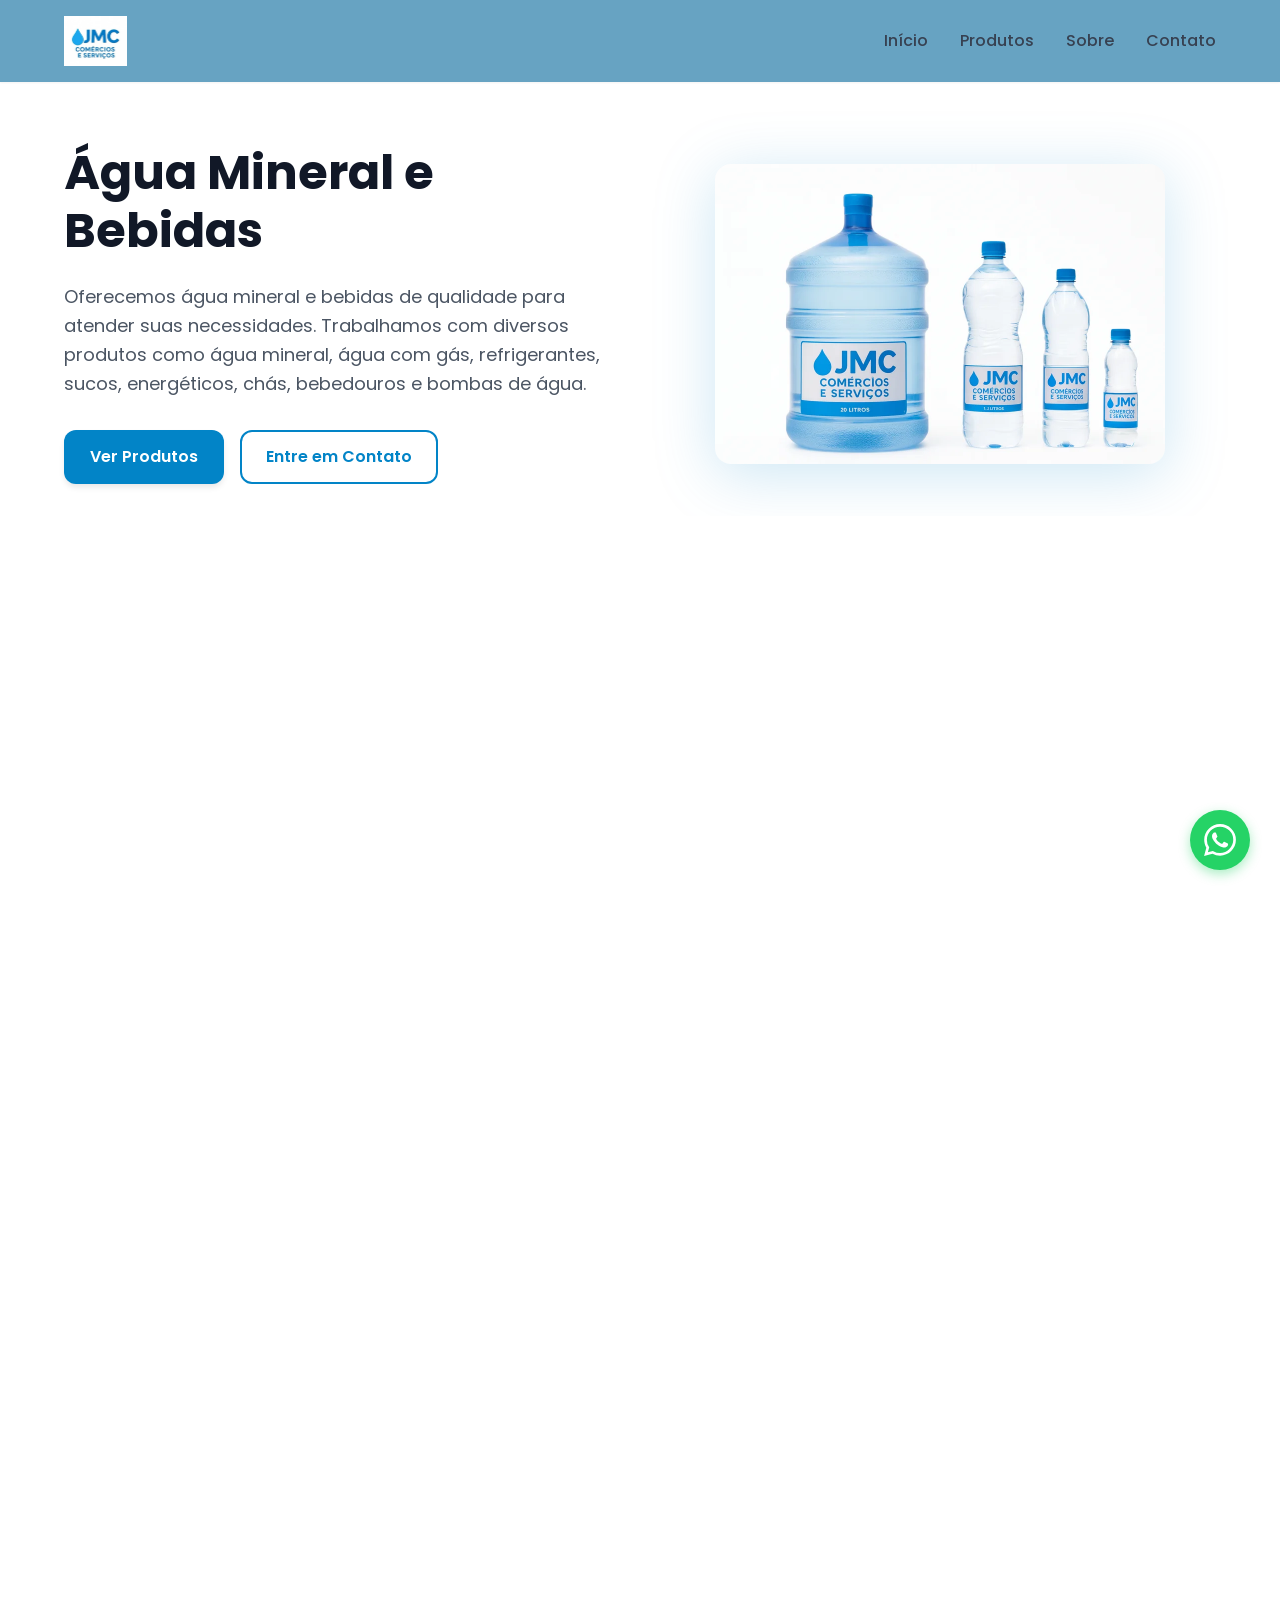
==== commit 195ee77c: "feat: google analysis" ====
--- a/index.html
+++ b/index.html
@@ -3,19 +3,53 @@
 <head>
     <meta charset="UTF-8">
     <meta name="viewport" content="width=device-width, initial-scale=1.0">
-    <meta name="description" content="Portfólio de produtos de água mineral - galões, garrafas e copos">
-    <title>Água Mineral Premium - Nossos Produtos</title>
-    <link rel="stylesheet" href="styles.css">
+    <meta name="description" content="JMC Bebidas - Entrega de água mineral, galões 20L e 10L, bebidas diversas e bomba d'água no Brooklin, São Paulo. Atendimento via WhatsApp.">
+    <title>JMC Bebidas - Água Mineral e Bebidas em São Paulo</title>
+
+    <!-- DNS prefetch para origens externas -->
+    <link rel="dns-prefetch" href="https://fonts.googleapis.com">
+    <link rel="dns-prefetch" href="https://fonts.gstatic.com">
+    <link rel="dns-prefetch" href="https://www.googletagmanager.com">
+    <link rel="dns-prefetch" href="https://wa.me">
+
+    <!-- Preconnect para Google Fonts -->
     <link rel="preconnect" href="https://fonts.googleapis.com">
     <link rel="preconnect" href="https://fonts.gstatic.com" crossorigin>
+
+    <!-- Preload da imagem LCP (banner hero) -->
+    <link rel="preload" as="image" href="images/banner_jmc.webp" type="image/webp">
+
+    <!-- Google Fonts com font-display=swap -->
     <link href="https://fonts.googleapis.com/css2?family=Poppins:wght@300;400;500;600;700&display=swap" rel="stylesheet">
+
+    <link rel="stylesheet" href="styles.css">
+
+    <!-- Google Tag Manager -->
+    <script>
+        (function(w,d,s,l,i){w[l]=w[l]||[];w[l].push({'gtm.start': new Date().getTime(),event:'gtm.js'});
+        var f=d.getElementsByTagName(s)[0], j=d.createElement(s),dl=l!='dataLayer'?'&l='+l:'';
+        j.async=true;j.src='https://www.googletagmanager.com/gtm.js?id='+i+dl;
+        f.parentNode.insertBefore(j,f);})(window,document,'script','dataLayer','GTM-KRW3N89X');
+    </script>
+    <!-- End Google Tag Manager -->
 </head>
 <body>
+    <!-- Google Tag Manager (noscript) -->
+    <noscript>
+        <iframe src="https://www.googletagmanager.com/ns.html?id=GTM-KRW3N89X" height="0" width="0" style="display:none;visibility:hidden">
+        </iframe>
+    </noscript>
+    <!-- End Google Tag Manager (noscript) -->
+
     <!-- Header -->
     <header class="header">
         <nav class="nav container">
             <div class="nav-logo">
-                <img src="images/logo_jmc.png" alt="JMC Comércios e Serviços" class="logo-image">
+                <picture>
+                    <source srcset="images/logo_jmc.webp" type="image/webp">
+                    <img src="images/logo_jmc.png" alt="JMC Comércios e Serviços" class="logo-image"
+                         width="63" height="50" decoding="async">
+                </picture>
             </div>
             <button class="nav-toggle" id="navToggle" aria-label="Toggle navigation">
                 <span></span>
@@ -46,11 +80,16 @@
                 </div>
             </div>
             <div class="hero-image">
-                <img src="images/banner_jmc.png" alt="JMC Águas e Bebidas" class="hero-banner">
+                <!-- LCP image: fetchpriority high, sem lazy, decoding sync -->
+                <picture>
+                    <source srcset="images/banner_jmc.webp" type="image/webp">
+                    <img src="images/banner_jmc.png" alt="JMC Águas e Bebidas" class="hero-banner"
+                         width="900" height="600" fetchpriority="high" decoding="sync">
+                </picture>
             </div>
         </div>
         <div class="hero-wave">
-            <svg viewBox="0 0 1440 120" fill="none" xmlns="http://www.w3.org/2000/svg">
+            <svg viewBox="0 0 1440 120" fill="none" xmlns="http://www.w3.org/2000/svg" aria-hidden="true">
                 <path d="M0 0L60 10C120 20 240 40 360 46.7C480 53 600 47 720 43.3C840 40 960 40 1080 46.7C1200 53 1320 67 1380 73.3L1440 80V120H1380C1320 120 1200 120 1080 120C960 120 840 120 720 120C600 120 480 120 360 120C240 120 120 120 60 120H0V0Z" fill="white"/>
             </svg>
         </div>
@@ -74,7 +113,11 @@
                     <div class="product-card">
                         <div class="product-badge">Mais Vendido</div>
                         <div class="product-image">
-                            <img src="images/galao_20l.png" alt="Galão 20 Litros">
+                            <picture>
+                                <source srcset="images/galao_20l.webp" type="image/webp">
+                                <img src="images/galao_20l.png" alt="Galão 20 Litros"
+                                     width="102" height="192" loading="lazy" decoding="async">
+                            </picture>
                         </div>
                         <div class="product-info">
                             <h3 class="product-name">Galão 20 Litros</h3>
@@ -94,7 +137,11 @@
                     <!-- Galão 10L -->
                     <div class="product-card">
                         <div class="product-image">
-                            <img src="images/galao_10l.png" alt="Galão 10 Litros">
+                            <picture>
+                                <source srcset="images/galao_10l.webp" type="image/webp">
+                                <img src="images/galao_10l.png" alt="Galão 10 Litros"
+                                     width="114" height="185" loading="lazy" decoding="async">
+                            </picture>
                         </div>
                         <div class="product-info">
                             <h3 class="product-name">Galão 10 Litros</h3>
@@ -114,7 +161,11 @@
                     <!-- Garrafa Pet -->
                     <div class="product-card">
                         <div class="product-image">
-                            <img src="images/lindoya.png" alt="Garrafas Pet">
+                            <picture>
+                                <source srcset="images/lindoya.webp" type="image/webp">
+                                <img src="images/lindoya.png" alt="Garrafas Pet"
+                                     width="400" height="400" loading="lazy" decoding="async">
+                            </picture>
                         </div>
                         <div class="product-info">
                             <h3 class="product-name">Garrafas Pet</h3>
@@ -141,7 +192,11 @@
                     <!-- Bebidas Diversas -->
                     <div class="product-card">
                         <div class="product-image">
-                            <img src="images/bebidas_diversas.png" alt="Bebidas Diversas">
+                            <picture>
+                                <source srcset="images/bebidas_diversas.webp" type="image/webp">
+                                <img src="images/bebidas_diversas.png" alt="Bebidas Diversas"
+                                     width="400" height="400" loading="lazy" decoding="async">
+                            </picture>
                         </div>
                         <div class="product-info">
                             <h3 class="product-name">Bebidas Diversas</h3>
@@ -161,7 +216,11 @@
                     <!-- Bomba de Água -->
                     <div class="product-card">
                         <div class="product-image">
-                            <img src="images/bomba_agua.png" alt="Bomba de Água">
+                            <picture>
+                                <source srcset="images/bomba_agua.webp" type="image/webp">
+                                <img src="images/bomba_agua.png" alt="Bomba de Água"
+                                     width="372" height="304" loading="lazy" decoding="async">
+                            </picture>
                         </div>
                         <div class="product-info">
                             <h3 class="product-name">Bomba de Água</h3>
@@ -194,19 +253,39 @@
             </div>
             <div class="brands-grid">
                 <div class="brand-item">
-                    <img src="images/lindoya_logo.png" alt="Lindoya">
+                    <picture>
+                        <source srcset="images/lindoya_logo.webp" type="image/webp">
+                        <img src="images/lindoya_logo.png" alt="Lindoya"
+                             width="152" height="148" loading="lazy" decoding="async">
+                    </picture>
                 </div>
                 <div class="brand-item">
-                    <img src="images/minalba_logo.png" alt="Minalba">
+                    <picture>
+                        <source srcset="images/minalba_logo.webp" type="image/webp">
+                        <img src="images/minalba_logo.png" alt="Minalba"
+                             width="160" height="60" loading="lazy" decoding="async">
+                    </picture>
                 </div>
                 <div class="brand-item">
-                    <img src="images/nestle_logo.png" alt="Nestlé">
+                    <picture>
+                        <source srcset="images/nestle_logo.webp" type="image/webp">
+                        <img src="images/nestle_logo.png" alt="Nestlé"
+                             width="122" height="108" loading="lazy" decoding="async">
+                    </picture>
                 </div>
                 <div class="brand-item">
-                    <img src="images/purissima_logo.png" alt="Puríssima">
+                    <picture>
+                        <source srcset="images/purissima_logo.webp" type="image/webp">
+                        <img src="images/purissima_logo.png" alt="Puríssima"
+                             width="160" height="68" loading="lazy" decoding="async">
+                    </picture>
                 </div>
                 <div class="brand-item">
-                    <img src="images/sao_lourenco_logo.png" alt="São Lourenço">
+                    <picture>
+                        <source srcset="images/sao_lourenco_logo.webp" type="image/webp">
+                        <img src="images/sao_lourenco_logo.png" alt="São Lourenço"
+                             width="160" height="100" loading="lazy" decoding="async">
+                    </picture>
                 </div>
             </div>
         </div>
@@ -218,17 +297,21 @@
             <div class="about-content">
                 <div class="about-image">
                     <div class="about-card">
-                        <img src="images/logo_jmc.png" alt="JMC Comércios e Serviços" class="about-logo">
+                        <picture>
+                            <source srcset="images/logo_jmc.webp" type="image/webp">
+                            <img src="images/logo_jmc.png" alt="JMC Comércios e Serviços" class="about-logo"
+                                 width="253" height="200" loading="lazy" decoding="async">
+                        </picture>
                     </div>
                 </div>
                 <div class="about-text">
                     <h2 class="section-title">Sobre a JCM águas e bebidas</h2>
                     <p class="about-description">
-                        Há mais de 15 anos no mercado, a <strong>JCM águas e bebidas</strong> se dedica a fornecer água mineral 
+                        Há mais de 15 anos no mercado, a <strong>JCM águas e bebidas</strong> se dedica a fornecer água mineral
                         e bebidas de altíssima qualidade, e com um atendimento de excelência.
                     </p>
                     <p class="about-description">
-                        Nossa missão é garantir que cada gota de água que chega até você seja pura, cristalina e 
+                        Nossa missão é garantir que cada gota de água que chega até você seja pura, cristalina e
                         rica em minerais essenciais para sua saúde e bem-estar.
                     </p>
                     <div class="about-stats">
@@ -259,7 +342,7 @@
                 <div class="contact-info">
                     <div class="info-item">
                         <div class="info-icon">
-                            <svg viewBox="0 0 24 24" fill="none" xmlns="http://www.w3.org/2000/svg">
+                            <svg viewBox="0 0 24 24" fill="none" xmlns="http://www.w3.org/2000/svg" aria-hidden="true">
                                 <path d="M21 10C21 17 12 23 12 23C12 23 3 17 3 10C3 7.61305 3.94821 5.32387 5.63604 3.63604C7.32387 1.94821 9.61305 1 12 1C14.3869 1 16.6761 1.94821 18.364 3.63604C20.0518 5.32387 21 7.61305 21 10Z" stroke="currentColor" stroke-width="2" stroke-linecap="round" stroke-linejoin="round"/>
                                 <path d="M12 13C13.6569 13 15 11.6569 15 10C15 8.34315 13.6569 7 12 7C10.3431 7 9 8.34315 9 10C9 11.6569 10.3431 13 12 13Z" stroke="currentColor" stroke-width="2" stroke-linecap="round" stroke-linejoin="round"/>
                             </svg>
@@ -272,7 +355,7 @@
                     <div class="info-row">
                         <div class="info-item">
                             <a href="https://wa.me/5511964427838" target="_blank" rel="noopener noreferrer" class="info-icon">
-                                <svg viewBox="0 0 24 24" fill="none" xmlns="http://www.w3.org/2000/svg">
+                                <svg viewBox="0 0 24 24" fill="none" xmlns="http://www.w3.org/2000/svg" aria-hidden="true">
                                     <path d="M22 16.92V19.92C22.0011 20.1985 21.9441 20.4742 21.8325 20.7293C21.7209 20.9845 21.5573 21.2136 21.3521 21.4019C21.1468 21.5901 20.9046 21.7335 20.6407 21.8227C20.3769 21.9119 20.0974 21.9451 19.82 21.92C16.7428 21.5856 13.787 20.5341 11.19 18.85C8.77382 17.3147 6.72533 15.2662 5.18999 12.85C3.49997 10.2412 2.44824 7.27099 2.11999 4.18C2.09501 3.90347 2.12788 3.62476 2.21649 3.36162C2.30511 3.09849 2.44756 2.85669 2.63476 2.65162C2.82196 2.44655 3.0498 2.28271 3.30379 2.17052C3.55777 2.05833 3.83233 2.00026 4.10999 2H7.10999C7.5953 1.99522 8.06579 2.16708 8.43376 2.48353C8.80173 2.79999 9.04207 3.23945 9.10999 3.72C9.23662 4.68007 9.47144 5.62273 9.80999 6.53C9.94454 6.88792 9.97366 7.27691 9.8939 7.65088C9.81415 8.02485 9.62886 8.36811 9.35999 8.64L8.08999 9.91C9.51355 12.4135 11.5864 14.4864 14.09 15.91L15.36 14.64C15.6319 14.3711 15.9751 14.1858 16.3491 14.1061C16.7231 14.0263 17.1121 14.0555 17.47 14.19C18.3773 14.5286 19.3199 14.7634 20.28 14.89C20.7658 14.9585 21.2094 15.2032 21.5265 15.5775C21.8437 15.9518 22.0122 16.4296 22 16.92Z" stroke="currentColor" stroke-width="2" stroke-linecap="round" stroke-linejoin="round"/>
                                 </svg>
                             </a>
@@ -281,7 +364,7 @@
                                 <p>
                                     (11) 96442-7838
                                     <a href="https://wa.me/5511964427838" target="_blank" rel="noopener noreferrer">
-                                        <svg viewBox="0 0 24 24" fill="currentColor" style="width: 18px; height: 18px; display: inline-block; vertical-align: middle; margin-left: 6px; color: #25D366;">
+                                        <svg viewBox="0 0 24 24" fill="currentColor" style="width: 18px; height: 18px; display: inline-block; vertical-align: middle; margin-left: 6px; color: #25D366;" aria-hidden="true">
                                             <path d="M17.472 14.382c-.297-.149-1.758-.867-2.03-.967-.273-.099-.471-.148-.67.15-.197.297-.767.966-.94 1.164-.173.199-.347.223-.644.075-.297-.15-1.255-.463-2.39-1.475-.883-.788-1.48-1.761-1.653-2.059-.173-.297-.018-.458.13-.606.134-.133.298-.347.446-.52.149-.174.198-.298.298-.497.099-.198.05-.371-.025-.52-.075-.149-.669-1.612-.916-2.207-.242-.579-.487-.5-.669-.51-.173-.008-.371-.01-.57-.01-.198 0-.52.074-.792.372-.272.297-1.04 1.016-1.04 2.479 0 1.462 1.065 2.875 1.213 3.074.149.198 2.096 3.2 5.077 4.487.709.306 1.262.489 1.694.625.712.227 1.36.195 1.871.118.571-.085 1.758-.719 2.006-1.413.248-.694.248-1.289.173-1.413-.074-.124-.272-.198-.57-.347m-5.421 7.403h-.004a9.87 9.87 0 01-5.031-1.378l-.361-.214-3.741.982.998-3.648-.235-.374a9.86 9.86 0 01-1.51-5.26c.001-5.45 4.436-9.884 9.888-9.884 2.64 0 5.122 1.03 6.988 2.898a9.825 9.825 0 012.893 6.994c-.003 5.45-4.437 9.884-9.885 9.884m8.413-18.297A11.815 11.815 0 0012.05 0C5.495 0 .16 5.335.157 11.892c0 2.096.547 4.142 1.588 5.945L.057 24l6.305-1.654a11.882 11.882 0 005.683 1.448h.005c6.554 0 11.89-5.335 11.893-11.893a11.821 11.821 0 00-3.48-8.413z"/>
                                         </svg>
                                     </a>
@@ -290,7 +373,7 @@
                         </div>
                         <div class="info-item">
                             <div class="info-icon">
-                                <svg viewBox="0 0 24 24" fill="none" xmlns="http://www.w3.org/2000/svg">
+                                <svg viewBox="0 0 24 24" fill="none" xmlns="http://www.w3.org/2000/svg" aria-hidden="true">
                                     <path d="M4 4H20C21.1 4 22 4.9 22 6V18C22 19.1 21.1 20 20 20H4C2.9 20 2 19.1 2 18V6C2 4.9 2.9 4 4 4Z" stroke="currentColor" stroke-width="2" stroke-linecap="round" stroke-linejoin="round"/>
                                     <path d="M22 6L12 13L2 6" stroke="currentColor" stroke-width="2" stroke-linecap="round" stroke-linejoin="round"/>
                                 </svg>
@@ -312,7 +395,11 @@
             <div class="footer-content">
                 <div class="footer-brand">
                     <div class="footer-logo">
-                        <img src="images/logo_jmc.png" alt="JMC Comércios e Serviços" class="logo-image">
+                        <picture>
+                            <source srcset="images/logo_jmc.webp" type="image/webp">
+                            <img src="images/logo_jmc.png" alt="JMC Comércios e Serviços" class="logo-image"
+                                 width="63" height="50" loading="lazy" decoding="async">
+                        </picture>
                     </div>
                     <p class="footer-description">
                         Água mineral pura e cristalina, direto da fonte para sua casa.
@@ -339,12 +426,12 @@
                         <h4>Redes Sociais</h4>
                         <div class="social-links">
                             <a href="https://www.facebook.com/share/1GBeMrWTPi/?mibextid=wwXIfr" target="_blank" rel="noopener noreferrer" aria-label="Facebook">
-                                <svg viewBox="0 0 24 24" fill="currentColor">
+                                <svg viewBox="0 0 24 24" fill="currentColor" aria-hidden="true">
                                     <path d="M18 2h-3a5 5 0 00-5 5v3H7v4h3v8h4v-8h3l1-4h-4V7a1 1 0 011-1h3z"/>
                                 </svg>
                             </a>
                             <a href="https://wa.me/5511964427838" target="_blank" rel="noopener noreferrer" aria-label="WhatsApp">
-                                <svg viewBox="0 0 24 24" fill="currentColor">
+                                <svg viewBox="0 0 24 24" fill="currentColor" aria-hidden="true">
                                     <path d="M17.472 14.382c-.297-.149-1.758-.867-2.03-.967-.273-.099-.471-.148-.67.15-.197.297-.767.966-.94 1.164-.173.199-.347.223-.644.075-.297-.15-1.255-.463-2.39-1.475-.883-.788-1.48-1.761-1.653-2.059-.173-.297-.018-.458.13-.606.134-.133.298-.347.446-.52.149-.174.198-.298.298-.497.099-.198.05-.371-.025-.52-.075-.149-.669-1.612-.916-2.207-.242-.579-.487-.5-.669-.51-.173-.008-.371-.01-.57-.01-.198 0-.52.074-.792.372-.272.297-1.04 1.016-1.04 2.479 0 1.462 1.065 2.875 1.213 3.074.149.198 2.096 3.2 5.077 4.487.709.306 1.262.489 1.694.625.712.227 1.36.195 1.871.118.571-.085 1.758-.719 2.006-1.413.248-.694.248-1.289.173-1.413-.074-.124-.272-.198-.57-.347m-5.421 7.403h-.004a9.87 9.87 0 01-5.031-1.378l-.361-.214-3.741.982.998-3.648-.235-.374a9.86 9.86 0 01-1.51-5.26c.001-5.45 4.436-9.884 9.888-9.884 2.64 0 5.122 1.03 6.988 2.898a9.825 9.825 0 012.893 6.994c-.003 5.45-4.437 9.884-9.885 9.884m8.413-18.297A11.815 11.815 0 0012.05 0C5.495 0 .16 5.335.157 11.892c0 2.096.547 4.142 1.588 5.945L.057 24l6.305-1.654a11.882 11.882 0 005.683 1.448h.005c6.554 0 11.89-5.335 11.893-11.893a11.821 11.821 0 00-3.48-8.413z"/>
                                 </svg>
                             </a>
@@ -354,18 +441,22 @@
             </div>
             <div class="footer-bottom">
                 <p>&copy; 2025 JCM águas e bebidas. Todos os direitos reservados.</p>
+                <p class="footer-legal">
+                    CNPJ: 48.575.883/0001-94
+                    <span class="footer-separator">·</span>
+                    <a href="politica-de-privacidade.html">Política de Privacidade</a>
+                </p>
             </div>
         </div>
     </footer>
 
     <!-- WhatsApp Floating Button -->
     <a href="https://wa.me/5511964427838" target="_blank" rel="noopener noreferrer" class="whatsapp-float" aria-label="Contato via WhatsApp">
-        <svg viewBox="0 0 24 24" fill="currentColor">
+        <svg viewBox="0 0 24 24" fill="currentColor" aria-hidden="true">
             <path d="M17.472 14.382c-.297-.149-1.758-.867-2.03-.967-.273-.099-.471-.148-.67.15-.197.297-.767.966-.94 1.164-.173.199-.347.223-.644.075-.297-.15-1.255-.463-2.39-1.475-.883-.788-1.48-1.761-1.653-2.059-.173-.297-.018-.458.13-.606.134-.133.298-.347.446-.52.149-.174.198-.298.298-.497.099-.198.05-.371-.025-.52-.075-.149-.669-1.612-.916-2.207-.242-.579-.487-.5-.669-.51-.173-.008-.371-.01-.57-.01-.198 0-.52.074-.792.372-.272.297-1.04 1.016-1.04 2.479 0 1.462 1.065 2.875 1.213 3.074.149.198 2.096 3.2 5.077 4.487.709.306 1.262.489 1.694.625.712.227 1.36.195 1.871.118.571-.085 1.758-.719 2.006-1.413.248-.694.248-1.289.173-1.413-.074-.124-.272-.198-.57-.347m-5.421 7.403h-.004a9.87 9.87 0 01-5.031-1.378l-.361-.214-3.741.982.998-3.648-.235-.374a9.86 9.86 0 01-1.51-5.26c.001-5.45 4.436-9.884 9.888-9.884 2.64 0 5.122 1.03 6.988 2.898a9.825 9.825 0 012.893 6.994c-.003 5.45-4.437 9.884-9.885 9.884m8.413-18.297A11.815 11.815 0 0012.05 0C5.495 0 .16 5.335.157 11.892c0 2.096.547 4.142 1.588 5.945L.057 24l6.305-1.654a11.882 11.882 0 005.683 1.448h.005c6.554 0 11.89-5.335 11.893-11.893a11.821 11.821 0 00-3.48-8.413z"/>
         </svg>
     </a>
 
-    <script src="script.js"></script>
+    <script src="script.js" defer></script>
 </body>
 </html>
-
--- a/styles.css
+++ b/styles.css
@@ -867,6 +867,30 @@
     border-top: 1px solid var(--gray-800);
     text-align: center;
     color: var(--gray-500);
+    display: flex;
+    flex-direction: column;
+    gap: 0.375rem;
+}
+
+.footer-legal {
+    font-size: var(--font-size-sm);
+    color: var(--gray-600);
+}
+
+.footer-legal a {
+    color: var(--gray-500);
+    text-decoration: underline;
+    text-underline-offset: 3px;
+    transition: color var(--transition-fast);
+}
+
+.footer-legal a:hover {
+    color: var(--primary-light);
+}
+
+.footer-separator {
+    margin: 0 0.5rem;
+    color: var(--gray-700);
 }
 
 /* ===== Animations ===== */
@@ -899,6 +923,28 @@
     50% {
         transform: scale(1.1);
     }
+}
+
+/* Respeitar preferência do usuário por menos movimento */
+@media (prefers-reduced-motion: reduce) {
+    *, *::before, *::after {
+        animation-duration: 0.01ms !important;
+        animation-iteration-count: 1 !important;
+        transition-duration: 0.01ms !important;
+    }
+    html {
+        scroll-behavior: auto;
+    }
+}
+
+/* content-visibility para seções abaixo do fold (melhora tempo de renderização inicial) */
+.products,
+.brands,
+.about,
+.contact,
+.footer {
+    content-visibility: auto;
+    contain-intrinsic-size: auto 500px;
 }
 
 /* ===== Responsive Design ===== */
@@ -1008,6 +1054,13 @@
     }
 }
 
+@keyframes ripple {
+    to {
+        transform: scale(2);
+        opacity: 0;
+    }
+}
+
 /* ===== WhatsApp Floating Button ===== */
 .whatsapp-float {
     position: fixed;
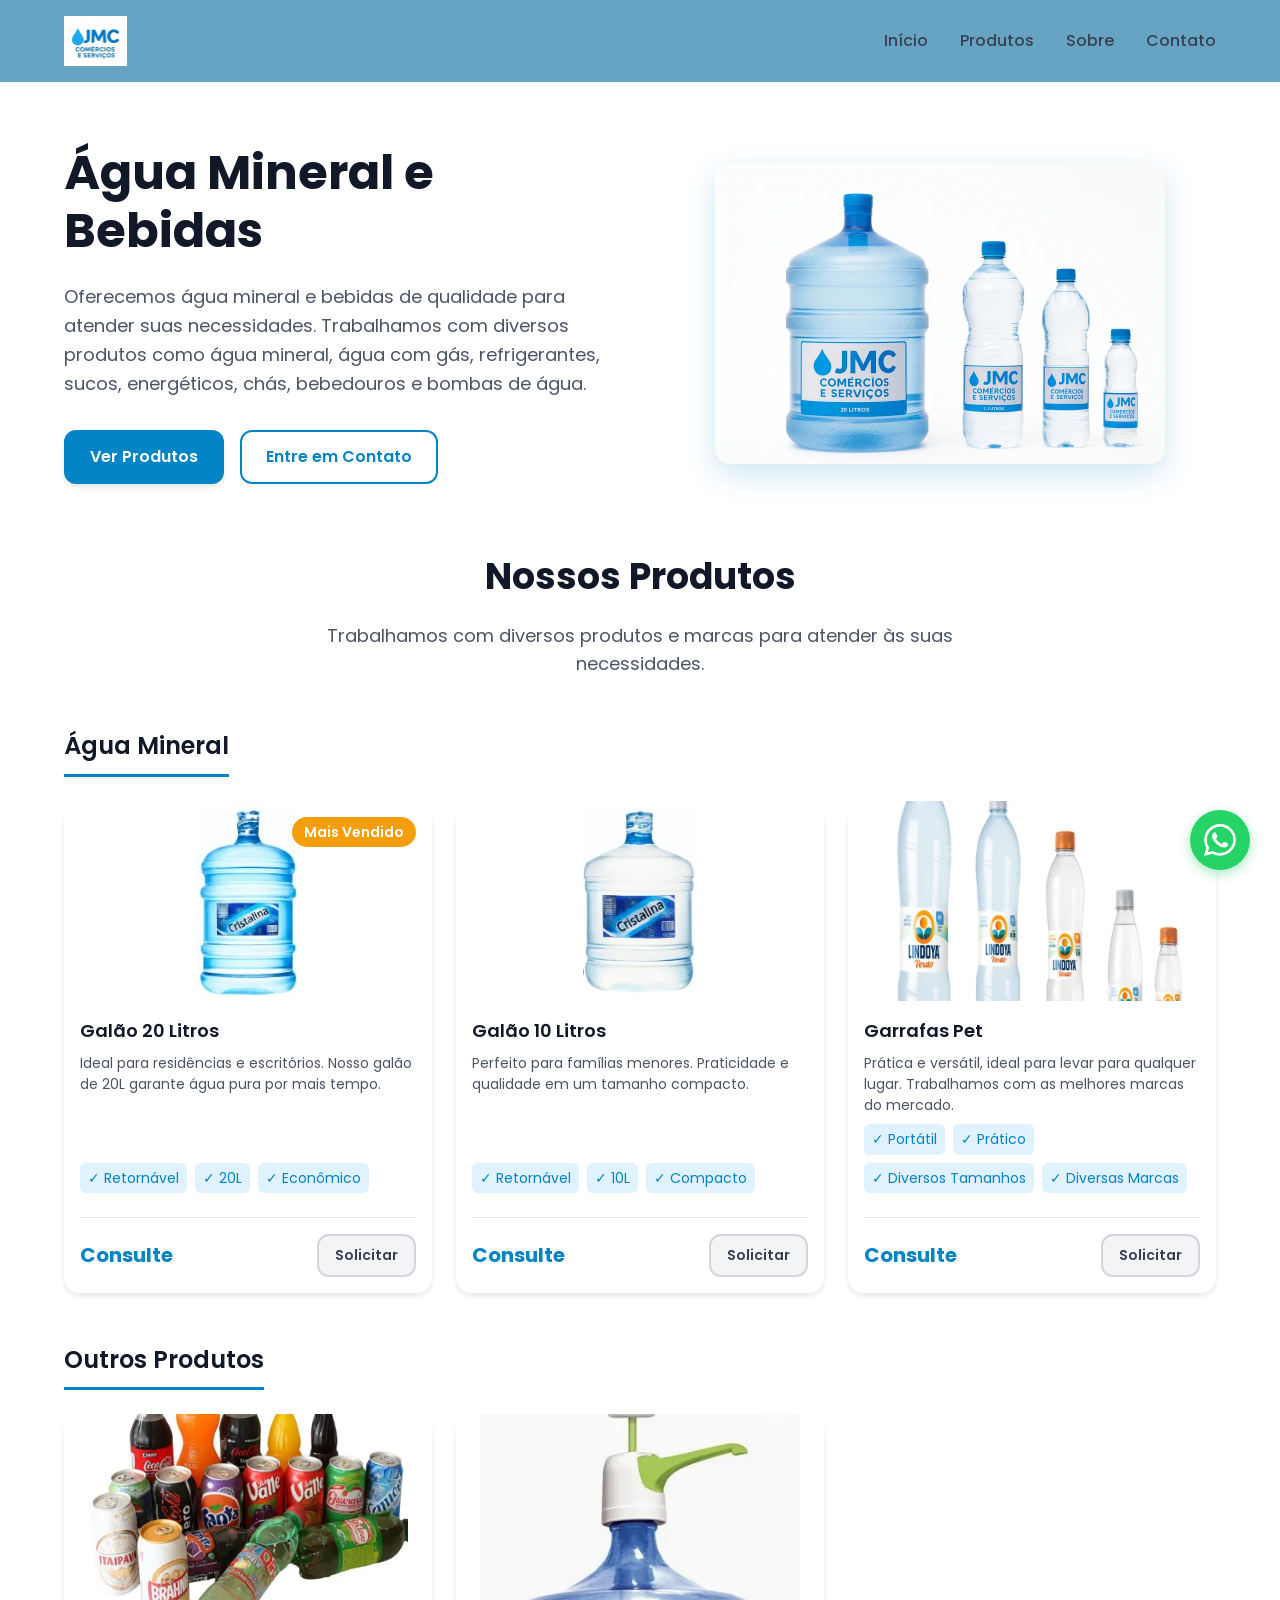
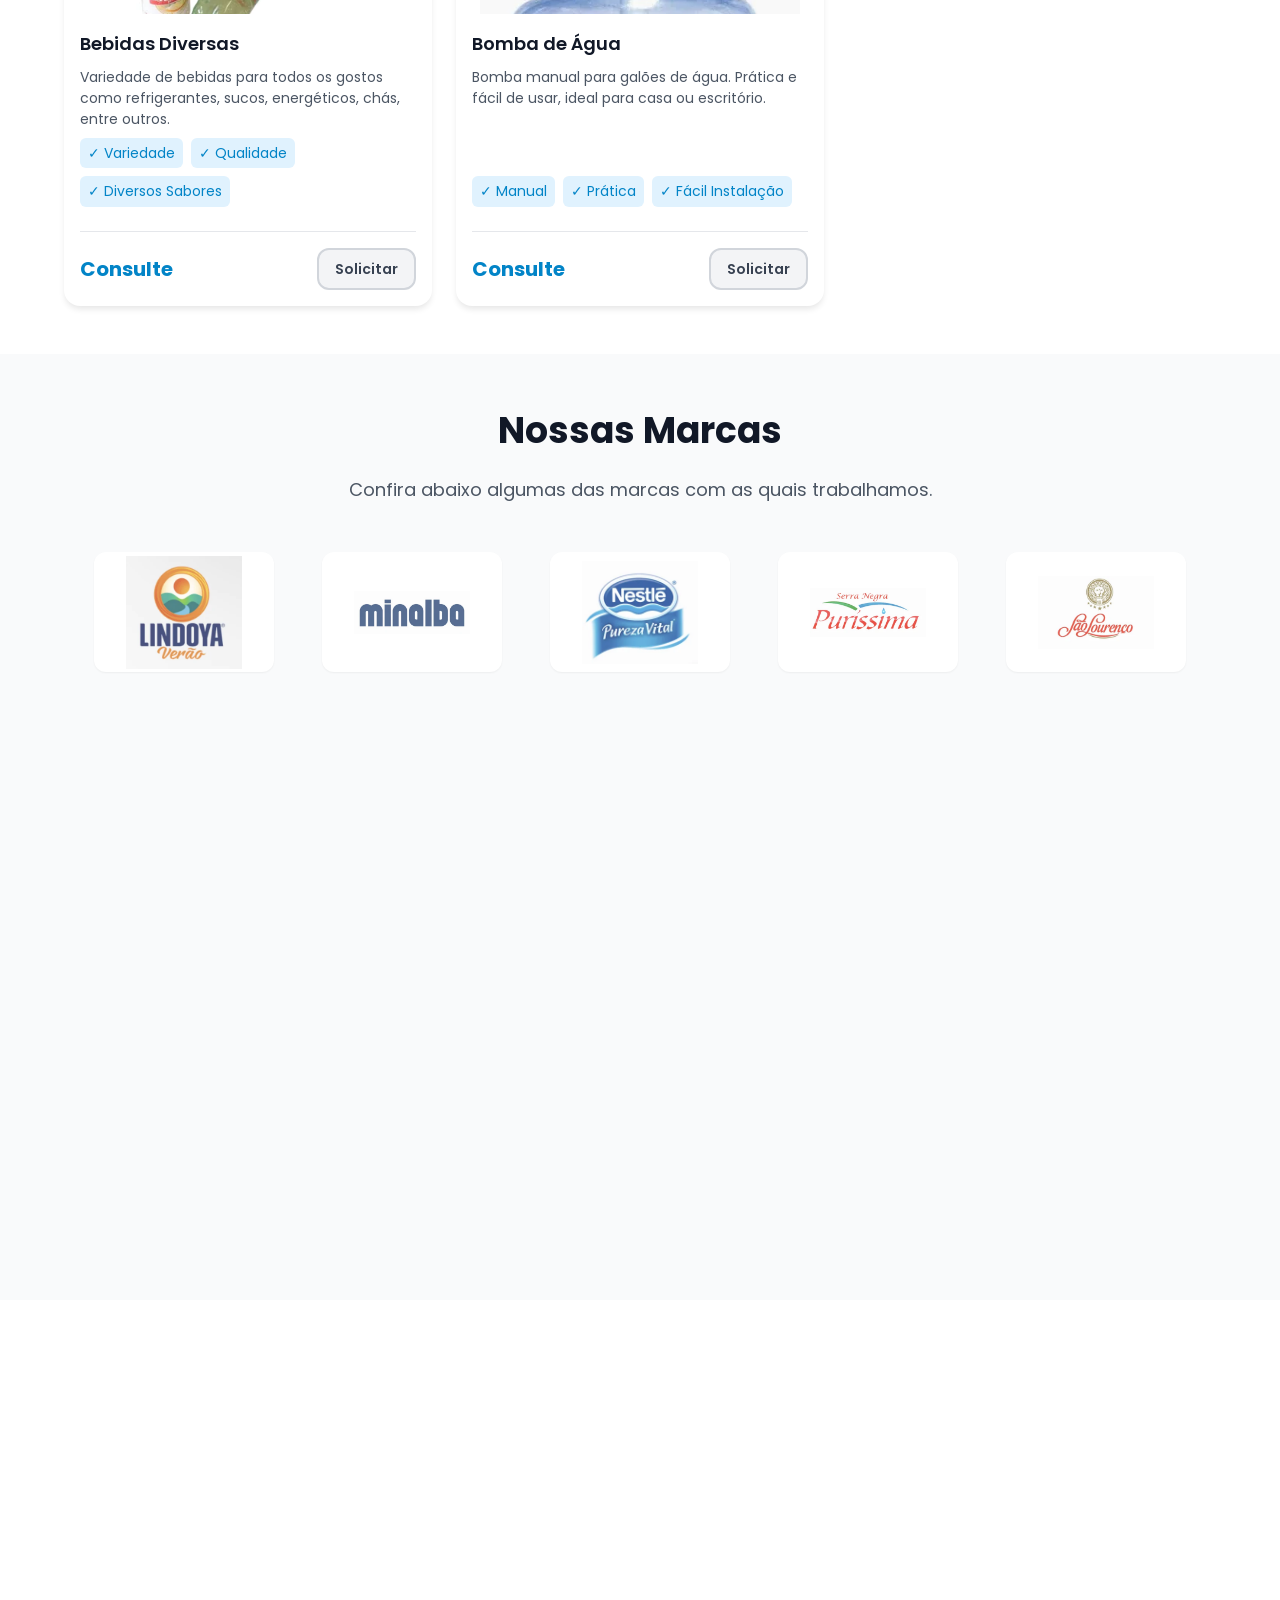
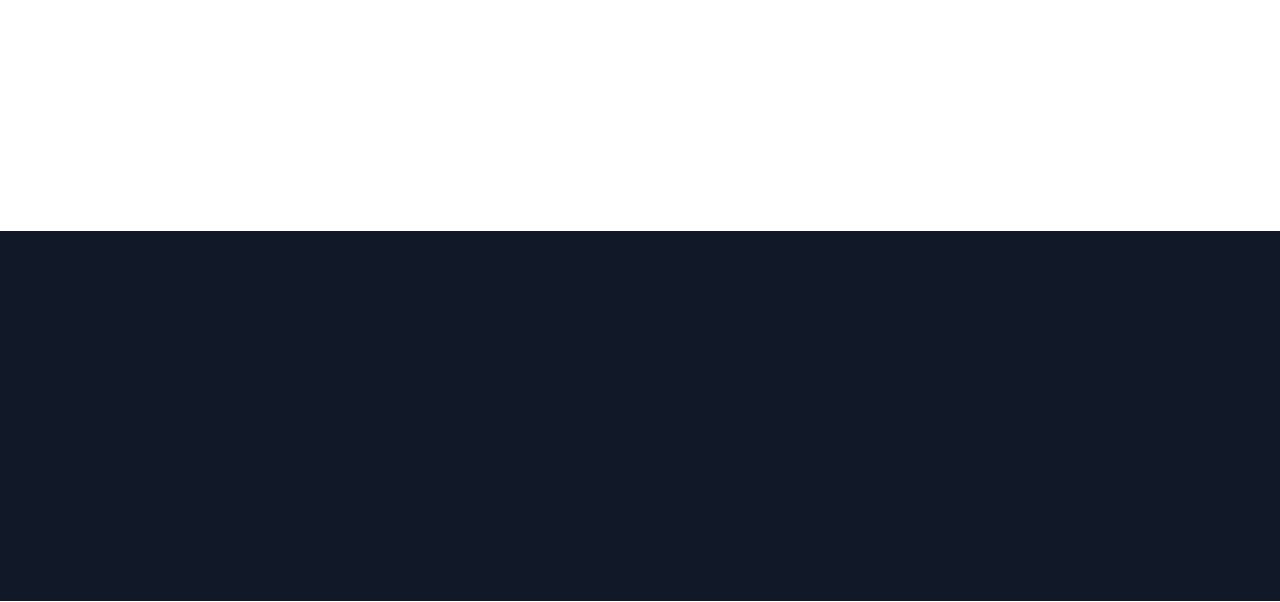
==== commit 5025cc1a: "feat: google best pratices" ====
--- a/index.html
+++ b/index.html
@@ -19,8 +19,9 @@
     <!-- Preload da imagem LCP (banner hero) -->
     <link rel="preload" as="image" href="images/banner_jmc.webp" type="image/webp">
 
-    <!-- Google Fonts com font-display=swap -->
-    <link href="https://fonts.googleapis.com/css2?family=Poppins:wght@300;400;500;600;700&display=swap" rel="stylesheet">
+    <!-- Google Fonts: carregamento não-bloqueante -->
+    <link rel="preload" as="style" href="https://fonts.googleapis.com/css2?family=Poppins:wght@300;400;500;600;700&display=swap" onload="this.onload=null;this.rel='stylesheet'">
+    <noscript><link rel="stylesheet" href="https://fonts.googleapis.com/css2?family=Poppins:wght@300;400;500;600;700&display=swap"></noscript>
 
     <link rel="stylesheet" href="styles.css">
 
@@ -80,9 +81,12 @@
                 </div>
             </div>
             <div class="hero-image">
-                <!-- LCP image: fetchpriority high, sem lazy, decoding sync -->
+                <!-- LCP image: fetchpriority high, sem lazy, decoding sync, srcset responsivo -->
                 <picture>
-                    <source srcset="images/banner_jmc.webp" type="image/webp">
+                    <source
+                        type="image/webp"
+                        srcset="images/banner_jmc_450w.webp 450w, images/banner_jmc.webp 900w"
+                        sizes="(max-width: 768px) 100vw, 450px">
                     <img src="images/banner_jmc.png" alt="JMC Águas e Bebidas" class="hero-banner"
                          width="900" height="600" fetchpriority="high" decoding="sync">
                 </picture>
@@ -457,6 +461,8 @@
         </svg>
     </a>
 
+    <button class="scroll-to-top" id="scrollToTop" aria-label="Voltar ao topo">↑</button>
+
     <script src="script.js" defer></script>
 </body>
 </html>
--- a/styles.css
+++ b/styles.css
@@ -239,31 +239,13 @@
     animation: fadeInRight 1s ease-out;
 }
 
-.hero-circle {
-    position: absolute;
-    width: 400px;
-    height: 400px;
-    background: linear-gradient(135deg, var(--primary-light), var(--secondary-color));
-    border-radius: 50%;
-    opacity: 0.1;
-    animation: pulse 3s ease-in-out infinite;
-}
-
-.hero-illustration {
-    width: 100%;
-    max-width: 300px;
-    position: relative;
-    z-index: 1;
-    filter: drop-shadow(0 10px 30px rgba(2, 132, 199, 0.3));
-}
-
 .hero-banner {
     width: 100%;
     max-width: 450px;
     position: relative;
     z-index: 1;
     border-radius: var(--border-radius-xl);
-    filter: drop-shadow(0 10px 30px rgba(2, 132, 199, 0.2));
+    box-shadow: 0 10px 30px rgba(2, 132, 199, 0.2);
 }
 
 .hero-wave {
@@ -331,10 +313,6 @@
     color: var(--gray-800);
 }
 
-.btn-full {
-    width: 100%;
-}
-
 /* ===== Section Headers ===== */
 .section-header {
     text-align: center;
@@ -399,10 +377,6 @@
 .product-card:hover {
     transform: translateY(-8px);
     box-shadow: var(--shadow-xl);
-}
-
-.product-card.hidden {
-    display: none;
 }
 
 .product-badge {
@@ -418,14 +392,6 @@
     z-index: 10;
 }
 
-.badge-new {
-    background: var(--success-color);
-}
-
-.badge-promo {
-    background: #ef4444;
-}
-
 .product-image {
     background: var(--white);
     padding: var(--spacing-md);
@@ -505,14 +471,6 @@
     color: var(--primary-color);
 }
 
-.price-old {
-    font-size: var(--font-size-sm);
-    color: var(--gray-400);
-    text-decoration: line-through;
-    font-weight: 400;
-    margin-left: var(--spacing-xs);
-}
-
 /* ===== Brands Section ===== */
 .brands {
     padding: var(--spacing-xl) 0;
@@ -549,13 +507,11 @@
     max-width: 100%;
     max-height: 100%;
     object-fit: contain;
-    filter: grayscale(30%);
-    opacity: 0.8;
-    transition: all var(--transition-base);
+    opacity: 0.85;
+    transition: opacity var(--transition-base);
 }
 
 .brand-item:hover img {
-    filter: grayscale(0%);
     opacity: 1;
 }
 
@@ -613,7 +569,7 @@
 
 .about-stats {
     display: grid;
-    grid-template-columns: repeat(3, 1fr);
+    grid-template-columns: repeat(2, 1fr);
     gap: var(--spacing-lg);
     margin-top: var(--spacing-md);
 }
@@ -656,52 +612,6 @@
 .contact-content-centered .contact-info {
     max-width: 700px;
     width: 100%;
-}
-
-.contact-form {
-    display: flex;
-    flex-direction: column;
-    gap: var(--spacing-md);
-}
-
-.form-row {
-    display: grid;
-    grid-template-columns: 1fr 1fr;
-    gap: var(--spacing-md);
-}
-
-.form-group {
-    display: flex;
-    flex-direction: column;
-    gap: var(--spacing-xs);
-}
-
-.form-group label {
-    font-weight: 500;
-    color: var(--gray-700);
-    font-size: var(--font-size-sm);
-}
-
-.form-group input,
-.form-group select,
-.form-group textarea {
-    padding: 0.75rem;
-    border: 2px solid var(--gray-200);
-    border-radius: var(--border-radius-md);
-    font-family: var(--font-family);
-    font-size: var(--font-size-base);
-    transition: border-color var(--transition-base);
-}
-
-.form-group input:focus,
-.form-group select:focus,
-.form-group textarea:focus {
-    outline: none;
-    border-color: var(--primary-color);
-}
-
-.form-group textarea {
-    resize: vertical;
 }
 
 .contact-info {
@@ -913,15 +823,6 @@
     to {
         opacity: 1;
         transform: translateX(0);
-    }
-}
-
-@keyframes pulse {
-    0%, 100% {
-        transform: scale(1);
-    }
-    50% {
-        transform: scale(1.1);
     }
 }
 
@@ -1044,14 +945,6 @@
         font-size: var(--font-size-2xl);
     }
     
-    .filter-buttons {
-        gap: 0.5rem;
-    }
-    
-    .filter-btn {
-        padding: 0.4rem 1rem;
-        font-size: var(--font-size-sm);
-    }
 }
 
 @keyframes ripple {
@@ -1059,6 +952,49 @@
         transform: scale(2);
         opacity: 0;
     }
+}
+
+/* ===== Scroll Animations ===== */
+.animate-on-scroll {
+    opacity: 0;
+    transform: translateY(30px);
+    transition: opacity 0.6s ease-out, transform 0.6s ease-out;
+}
+
+.animate-on-scroll.visible {
+    opacity: 1;
+    transform: translateY(0);
+}
+
+/* ===== Scroll To Top Button ===== */
+.scroll-to-top {
+    position: fixed;
+    bottom: 100px;
+    right: 30px;
+    width: 50px;
+    height: 50px;
+    border-radius: 50%;
+    background: var(--primary-color);
+    color: white;
+    border: none;
+    font-size: 24px;
+    cursor: pointer;
+    opacity: 0;
+    visibility: hidden;
+    transition: opacity 0.3s ease, visibility 0.3s ease, transform 0.3s ease, box-shadow 0.3s ease;
+    box-shadow: 0 4px 12px rgba(0, 0, 0, 0.15);
+    z-index: 999;
+}
+
+.scroll-to-top.visible {
+    opacity: 1;
+    visibility: visible;
+}
+
+.scroll-to-top:hover {
+    transform: translateY(-5px);
+    box-shadow: 0 6px 20px rgba(0, 0, 0, 0.2);
+    background: var(--primary-dark);
 }
 
 /* ===== WhatsApp Floating Button ===== */
